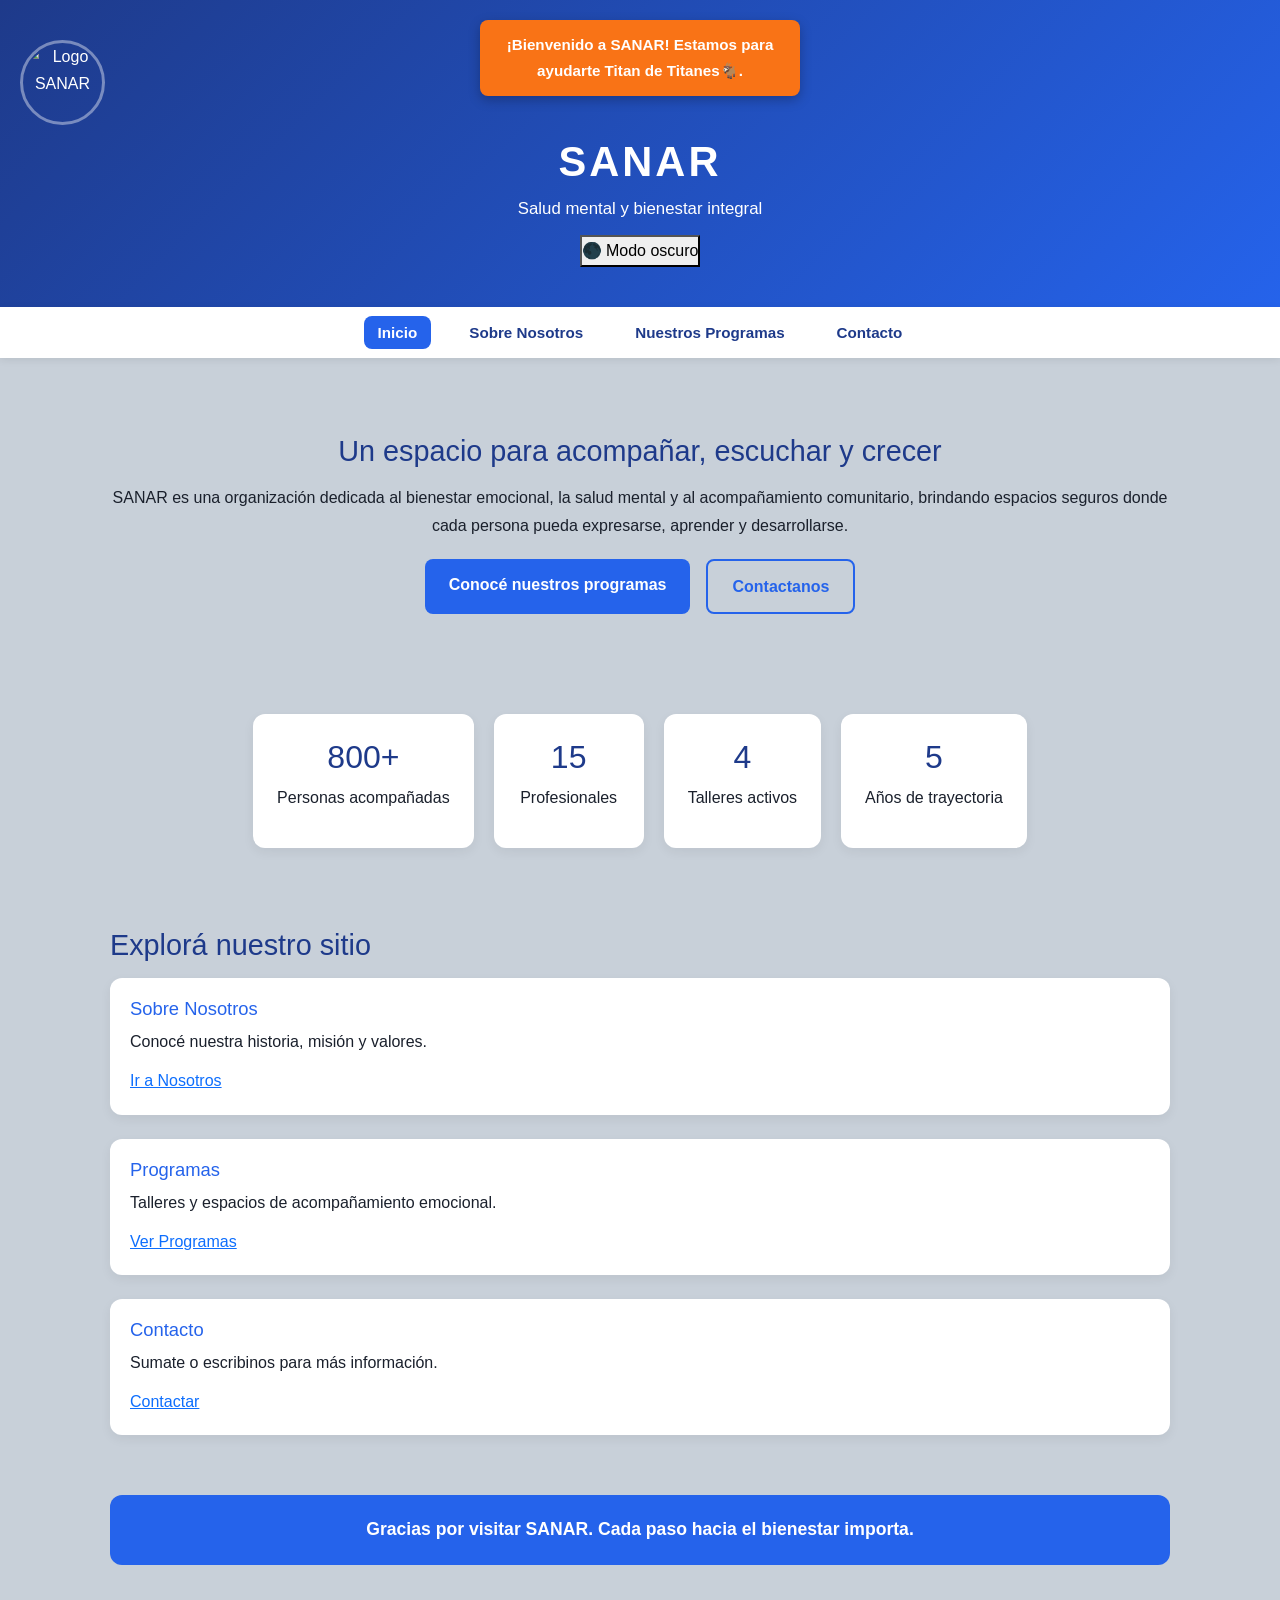
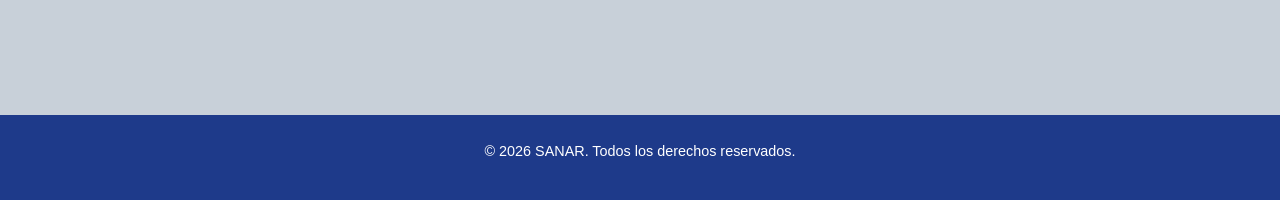
==== index.html @ 681ac1aa "agregue estilo de tarjetas a la seccion de accesos y ajuste su color en modo oscuro" ====
<!DOCTYPE html>
<html lang="es">

<head>
    <meta charset="UTF-8">
    <meta name="viewport" content="width=device-width, initial-scale=1.0">
    <title>SANAR | Inicio</title>
    <meta name="description" content="SANAR es una ONG dedicada a la salud mental y el bienestar integral. Ofrecemos talleres, acompañamiento emocional y espacios seguros para niños, adolescentes y adultos.">

 <!-- BOOTSTRAP -->

    <link href="https://cdn.jsdelivr.net/npm/bootstrap@5.3.3/dist/css/bootstrap.min.css" rel="stylesheet">
 
 <!-- CSS -->

    <link rel="stylesheet" href="style.css">

</head>

<body>

<header>
    <img src="imagenes/logo ong.jpeg" alt="Logo SANAR">
    <h1>SANAR</h1>
    <p>Salud mental y bienestar integral</p>

 <!-- JAVA/BOTON DE MODO OSCURO -->

    <button id="btnOscuro" onclick="toggleOscuro()">🌑 Modo oscuro</button>
</header>

 <!-- JAVA/MENSAJE DE BIENVENIDA -->
    <p id="bienvenida"
      style="display:none; position: fixed; top: 20px; left: 50%; transform: translateX(-50%); z-index: 2000; 
      max-width: 320px; background-color: #f97316; color: white; padding: 12px 20px; 
      border-radius: 8px; font-size: 0.95rem; font-weight: 600; box-shadow: 0 4px 12px rgba(0,0,0,0.25); text-align: center;">
      ¡Bienvenido a SANAR! Estamos para ayudarte Titan de Titanes🐐.
</p>

 <!-- MENU DE NAVEGACION -->

<nav>
    <ul>
        <li><a href="index.html" class="activo">Inicio</a></li>
        <li><a href="nosotros.html">Sobre Nosotros</a></li>
        <li><a href="programas.html">Nuestros Programas</a></li>
        <li><a href="contacto.html">Contacto</a></li>
    </ul>
</nav>

<main>

 <!-- HERO -->

    <section class="hero-index">
        <h2>Un espacio para acompañar, escuchar y crecer</h2>
        <p>
             SANAR es una organización dedicada al bienestar emocional,
            la salud mental y al acompañamiento comunitario, brindando espacios
            seguros donde cada persona pueda expresarse, aprender y desarrollarse.
        </p>
 
        <div class="hero-botones-index">
            <a href="programas.html" class="btn-principal-index">Conocé nuestros programas</a>
            <a href="contacto.html" class="btn-secundario-index">Contactanos</a>
        </div>
    </section>

 <!-- ESTADISTICAS -->

    <section class="estadisticas-index">

 <!-- BOOTSTRAP/TOOLTIPS -->

        <article class="estadistica-index" data-bs-toggle="tooltip" data-bs-placement="top"
         title="Desde 2021 hasta la actualidad">
         <h3>800+</h3>
         <p>Personas acompañadas</p>
        </article>

        <article class="estadistica-index" data-bs-toggle="tooltip" data-bs-placement="top"
         title="Psicólogos, psiquiatras y trabajadores sociales">
         <h3>15</h3>
         <p>Profesionales</p>
        </article>

        <article class="estadistica-index" data-bs-toggle="tooltip" data-bs-placement="top"
         title="Grupales e individuales, presenciales y virtuales">
         <h3>4</h3>
         <p>Talleres activos</p>
        </article>

        <article class="estadistica-index" data-bs-toggle="tooltip" data-bs-placement="top"
         title="Trabajando por la comunidad desde 2021">
         <h3>5</h3>
         <p>Años de trayectoria</p>
        </article>

    </section>

 <!-- ACCESOS -->

    <section>

        <h2>Explorá nuestro sitio</h2>

 <!-- BOOTSTRAP/TOOLTIPS -->

 <!-- NOSOTROS -->

        <article class="mb-4">
         <h3>Sobre Nosotros</h3>
         <p>Conocé nuestra historia, misión y valores.</p>
         <a href="nosotros.html" data-bs-toggle="tooltip" data-bs-placement="right"
          title="Conocé quiénes somos y qué nos mueve">Ir a Nosotros</a>
        </article>

 <!-- PROGRAMAS -->

        <article class="mb-4">
         <h3>Programas</h3>
         <p>Talleres y espacios de acompañamiento emocional.</p>
         <a href="programas.html" data-bs-toggle="tooltip" data-bs-placement="right"
        title="Ver todos nuestros talleres disponibles">Ver Programas</a>
        </article>

 <!-- CONTACTO -->

        <article class="mb-4">
         <h3>Contacto</h3>
         <p>Sumate o escribinos para más información.</p>
         <a href="contacto.html" data-bs-toggle="tooltip" data-bs-placement="right"
         title="Te respondemos en menos de 24hs">Contactar</a>
        </article>

    </section>

 <!-- MENSAJE FINAL -->

    <section>
        <p class="mensaje-final">
            Gracias por visitar SANAR. Cada paso hacia el bienestar importa.
        </p>
    </section>

</main>

 <!-- COPY -->

<footer>
    <p> &copy; 2026 SANAR. Todos los derechos reservados.</p>
</footer>

 <!-- BOOTSTRAP -->
<script src="https://cdn.jsdelivr.net/npm/bootstrap@5.3.3/dist/js/bootstrap.bundle.min.js"></script>

 <!-- BOOTSTRAP/SCRIPT ACTIVA TOOLTIPS-->
    <script>
        const listaTooltips = document.querySelectorAll('[data-bs-toggle="tooltip"]')
        listaTooltips.forEach(el => new bootstrap.Tooltip(el))
    </script>

 <!-- JAVA/MODO OSCURO -->
  
    <script src="js/main.js"></script>

 <!-- JAVA/SCRIPT MENSAJE DE BIENVENIDA -->
    <script>
        window.addEventListener('load', () => {
           const bienvenida = document.getElementById('bienvenida')
           bienvenida.style.display = 'block'
           setTimeout(() => {
            bienvenida.style.display = 'none'
          }, 4000)
       })
    </script>

</body>

</html>
---- style.css ----
/* =========================
   RESET GENERAL
========================= */

* {
    margin: 0;
    padding: 0;
    box-sizing: border-box;
}

/* =========================
   VARIABLES
========================= */

:root {
    --color-primario: #1e3a8a;
    --color-secundario: #2563eb;
    --color-fondo: #c8d0d9;
    --color-texto: #1f2d3d;
    --color-gris: #1a202c;
    --color-borde: #d1d5db;
    --color-blanco: #ffffff;
    --sombra: 0 4px 12px rgba(0, 0, 0, 0.06);
    --radio: 12px;
    --transicion: 0.3s ease;

    /* =============================
      JAVA/MODO OSCURO/VARIABLES
    ================================ */
    --color-titulo: var(--color-primario);
    --color-subtitulo: var(--color-secundario);
    --color-parrafo: var(--color-gris);
}

/* =========================
   ESTILO GENERAL
========================= */

body {
    font-family: "Segoe UI", Roboto, Arial, sans-serif;
    background-color: var(--color-fondo);
    color: var(--color-texto);
    line-height: 1.7;
    font-size: 1rem;
}

/* =========================
   ENCABEZADO
========================= */

header {
    background: linear-gradient(135deg, var(--color-primario), var(--color-secundario));
    color: var(--color-blanco);
    text-align: center;
    padding: 40px 20px;
}

header img {
    width: 85px;
    height: 85px;
    border-radius: 50%;
    margin-bottom: 12px;
    border: 3px solid rgba(255, 255, 255, 0.4);
    object-fit: cover;
}

header h1 {
    font-size: 2.6rem;
    letter-spacing: 3px;
    font-weight: 700;
}

header p {
    opacity: 1;
    font-size: 1.05rem;
    margin-top: 6px;
    color: #ffffff;
}

/* =========================
   MENÚ DE NAVEGACIÓN
========================= */

nav {
    background-color: var(--color-blanco);
    box-shadow: 0 2px 8px rgba(0, 0, 0, 0.08);
    position: sticky;
    top: 0;
    z-index: 1000;
}

nav ul {
    display: flex;
    justify-content: center;
    list-style: none;
    flex-wrap: wrap;
    padding: 4px 0;
}

nav ul li {
    margin: 8px 12px;
}

nav ul li a {
    text-decoration: none;
    color: var(--color-primario);
    font-weight: 600;
    padding: 8px 14px;
    border-radius: 8px;
    transition: background-color var(--transicion), color var(--transicion);
    font-size: 0.95rem;
}

nav ul li a:hover,
nav ul li a.activo {
    background-color: var(--color-secundario);
    color: var(--color-blanco);
}

/* =========================
   CONTENIDO PRINCIPAL
========================= */

main {
    max-width: 1100px;
    margin: 0 auto;
    padding: 40px 20px;
}

/* =========================
   TÍTULOS Y SECCIONES
========================= */

h2 {
    color: var(--color-titulo);
    font-size: 1.8rem;
    margin-bottom: 16px;
}

h3 {
    color: var(--color-subtitulo);
    margin-bottom: 8px;
    font-size: 1.15rem;
}

section {
    margin-bottom: 60px;
}


p {
    margin-bottom: 12px;
    color: var(--color-parrafo);
}

/* =========================
   IMÁGENES
========================= */

img {
    max-width: 100%;
    border-radius: var(--radio);
    display: block;
}

.imagen-nosotros,
.imagen-contacto {
    margin-top: 20px;
    width: 100%;
    max-height: 450px;
    object-fit: cover;
}

/* =========================
   HERO - INDEX
========================= */

.hero-index {
    text-align: center;
    padding: 20px 0 40px;
}

.hero-botones-index {
    display: flex;
    justify-content: center;
    gap: 16px;
    margin-top: 20px;
    flex-wrap: wrap;
}

.btn-principal-index,
.btn-secundario-index {
    display: inline-block;
    padding: 12px 24px;
    border-radius: 8px;
    font-weight: 600;
    text-decoration: none;
    transition: background-color var(--transicion), color var(--transicion);
}

.btn-principal-index {
    background-color: var(--color-secundario);
    color: var(--color-blanco);
}

.btn-principal-index:hover {
    background-color: var(--color-primario);
}

.btn-secundario-index {
    background-color: transparent;
    color: var(--color-secundario);
    border: 2px solid var(--color-secundario);
}

.btn-secundario-index:hover {
    background-color: var(--color-secundario);
    color: var(--color-blanco);
}

/* =========================
   ESTADISTICAS - INDEX
========================= */

.estadisticas-index {
    display: flex;
    justify-content: center;
    gap: 20px;
    flex-wrap: wrap;
    text-align: center;
    margin-bottom: 60px;
}

.estadistica-index {
    background-color: var(--color-blanco);
    box-shadow: var(--sombra);
    border-radius: var(--radio);
    padding: 24px;
    min-width: 150px;
}

.estadistica-index h3 {
    font-size: 2rem;
    color: var(--color-primario);
}

/* =========================
   ACCESOS RAPIDOS
========================= */

section article {
    background-color: var(--color-blanco);
    padding: 20px;
    border-radius: var(--radio);
    box-shadow: var(--sombra);
    margin-bottom: 20px;
}

/* =========================
   FORMULARIO DE CONTACTO
========================= */

.form-contacto {
    background-color: var(--color-blanco);
    padding: 28px;
    border-radius: var(--radio);
    box-shadow: var(--sombra);
    margin-top: 20px;
    max-width: 600px;
}

.form-contacto label {
    display: block;
    font-weight: 600;
    color: var(--color-primario);
    margin-top: 18px;
    margin-bottom: 6px;
    font-size: 0.95rem;
}

.form-contacto label:first-of-type {
    margin-top: 0;
}

.form-contacto input,
.form-contacto select,
.form-contacto textarea {
    display: block;
    width: 100%;
    padding: 10px 12px;
    border: 1px solid var(--color-borde);
    border-radius: 8px;
    font-family: inherit;
    font-size: 0.95rem;
    color: var(--color-texto);
    background-color: var(--color-fondo);
    transition: border-color var(--transicion), box-shadow var(--transicion);
}

.form-contacto input:focus,
.form-contacto select:focus,
.form-contacto textarea:focus {
    outline: none;
    border-color: var(--color-secundario);
    box-shadow: 0 0 0 3px rgba(37, 99, 235, 0.15);
    background-color: var(--color-blanco);
}

.form-contacto textarea {
    resize: vertical;
    min-height: 120px;
}

.form-contacto select {
    cursor: pointer;
}

.form-contacto button[type="submit"] {
    display: inline-block;
    margin-top: 22px;
    padding: 12px 28px;
    background-color: var(--color-secundario);
    color: var(--color-blanco);
    font-weight: 600;
    font-size: 0.95rem;
    border: none;
    border-radius: 8px;
    cursor: pointer;
    transition: background-color var(--transicion), transform var(--transicion);
}

.form-contacto button[type="submit"]:hover {
    background-color: var(--color-primario);
}

.form-contacto button[type="submit"]:active {
    transform: scale(0.98);
}

/* ========================
   DATOS DE CONTACTO
========================= */

.datos-contacto {
    background-color: var(--color-blanco);
    padding: 22px;
    border-radius: var(--radio);
    box-shadow: var(--sombra);
    margin-top: 20px;
}

.datos-contacto h3 {
    margin-bottom: 14px;
}

.datos-contacto p {
    margin-bottom: 8px;
}

.datos-contacto a {
    color: var(--color-secundario);
    text-decoration: none;
    font-weight: 600;
    transition: color var(--transicion);
}

.datos-contacto a:hover {
    color: var(--color-primario);
    text-decoration: underline;
}

/* =========================
   FOOTER
========================= */

footer {
    text-align: center;
    padding: 24px 20px;
    background-color: var(--color-primario);
    color: var(--color-blanco);
    margin-top: 50px;
    font-size: 0.9rem;
}

footer p {
    color: #ffffff;
}

/* =========================
   LISTAS GENERALES
========================= */

ul {
    padding-left: 20px;
}

ul li {
    margin-bottom: 6px;
    color: var(--color-gris);
}

/* =========================
   MENSAJE FINAL
========================= */

.mensaje-final {
    text-align: center;
    font-weight: 700;
    font-size: 1.1rem;
    color: var(--color-blanco);
    background-color: var(--color-secundario);
    margin-top: 30px;
    padding: 20px;
    border-radius: var(--radio);
}

/* =========================
   MODO OSCURO JAVA
========================= */

body.modo-oscuro {
    background-color: #121212;
    color: #e0e0e0;
    --color-titulo: #e0e0e0;
    --color-subtitulo: #93c5fd;
    --color-parrafo: #cbd5e1;
}

body.modo-oscuro header,
body.modo-oscuro footer {
    background: #1a1a1a;
}

body.modo-oscuro nav {
    background-color: #1e1e1e;
}

body.modo-oscuro nav ul li a {
    color: #e0e0e0;
}

body.modo-oscuro .estadistica-index {
    background-color: #1e1e1e;
    color: #e0e0e0;
}

body.modo-oscuro section article {
    background-color: #1e1e1e;
    color: #e0e0e0;
}

body.modo-oscuro .form-contacto,
body.modo-oscuro .datos-contacto {
    background-color: #1e1e1e;
    color: #e0e0e0;
}

body.modo-oscuro .form-contacto label {
    color: #93c5fd;
}

body.modo-oscuro .form-contacto input,
body.modo-oscuro .form-contacto select,
body.modo-oscuro .form-contacto textarea {
    background-color: #2a2a2a;
    color: #e0e0e0;
    border-color: #444;
}

body.modo-oscuro .datos-contacto a {
    color: #93c5fd;
}

body.modo-oscuro .datos-contacto a:hover {
    color: #ffffff;
}

body.modo-oscuro ul li {
    color: #cbd5e1;
}
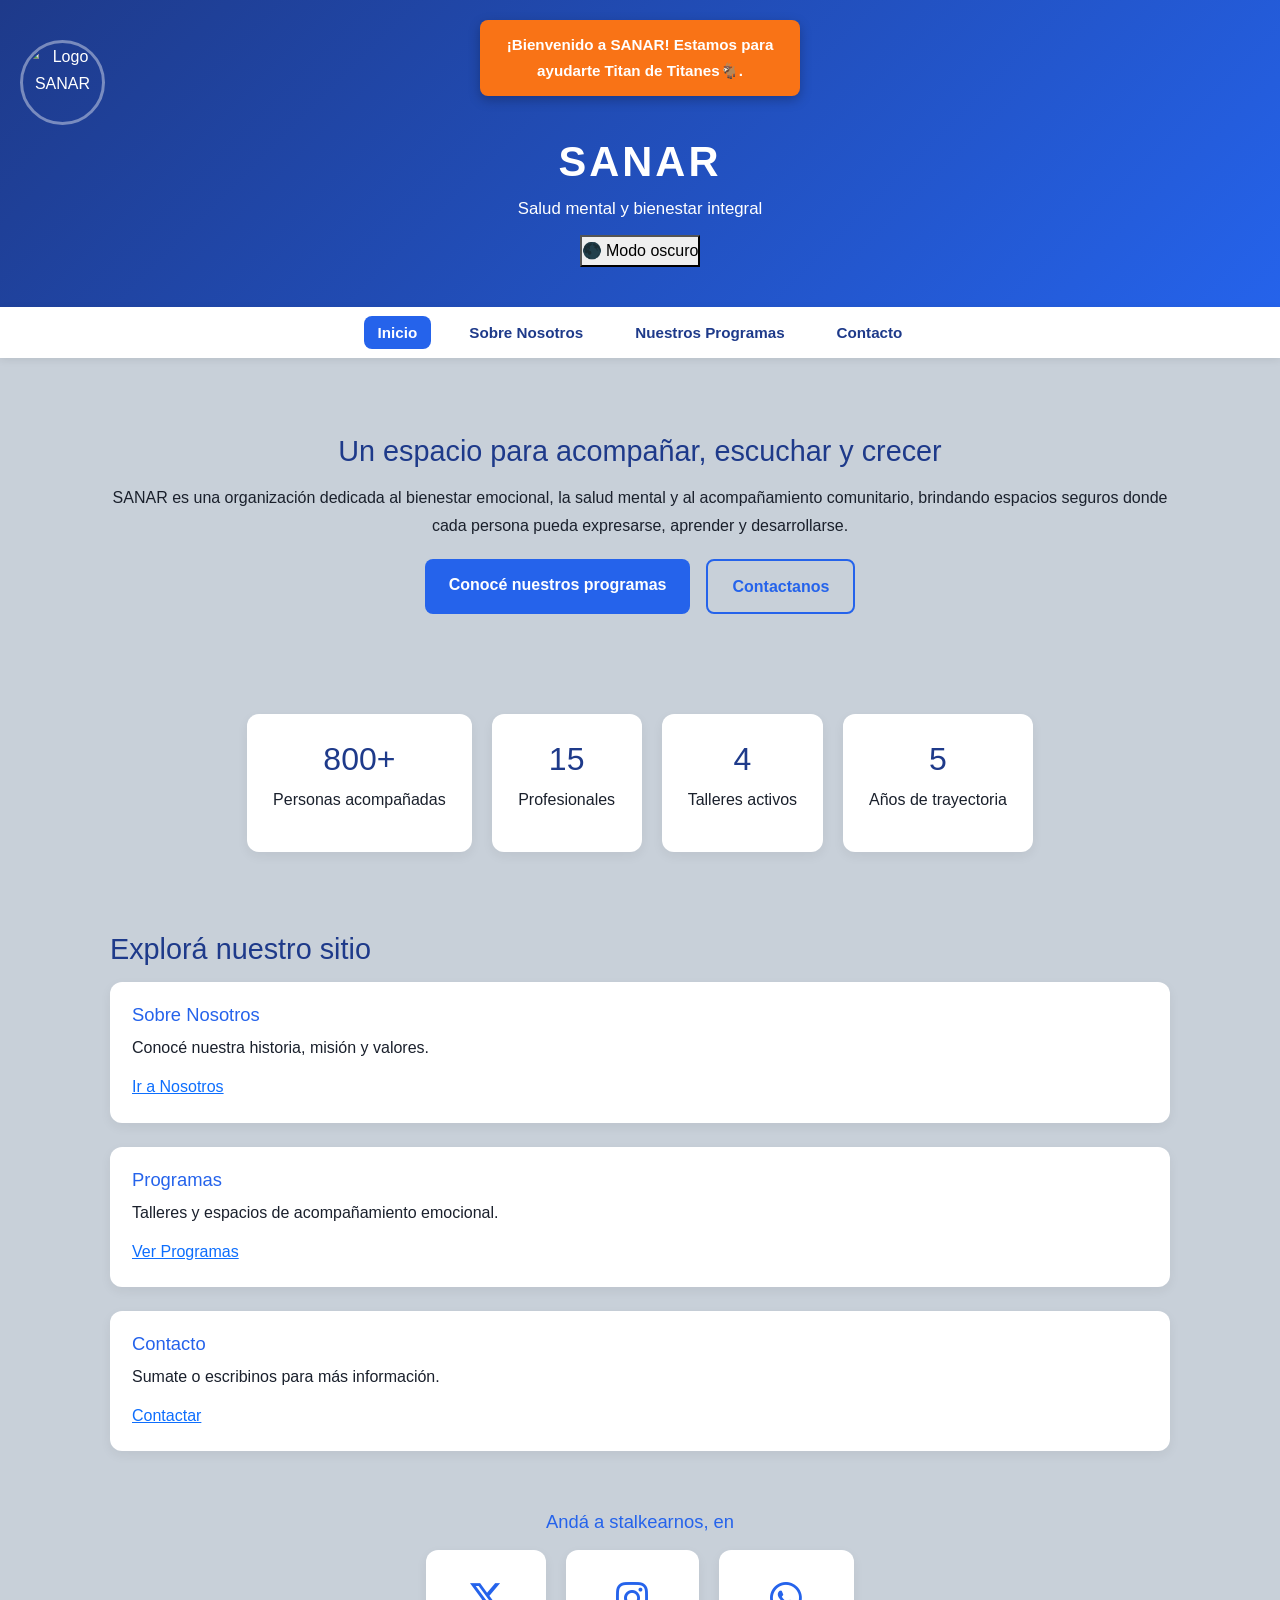
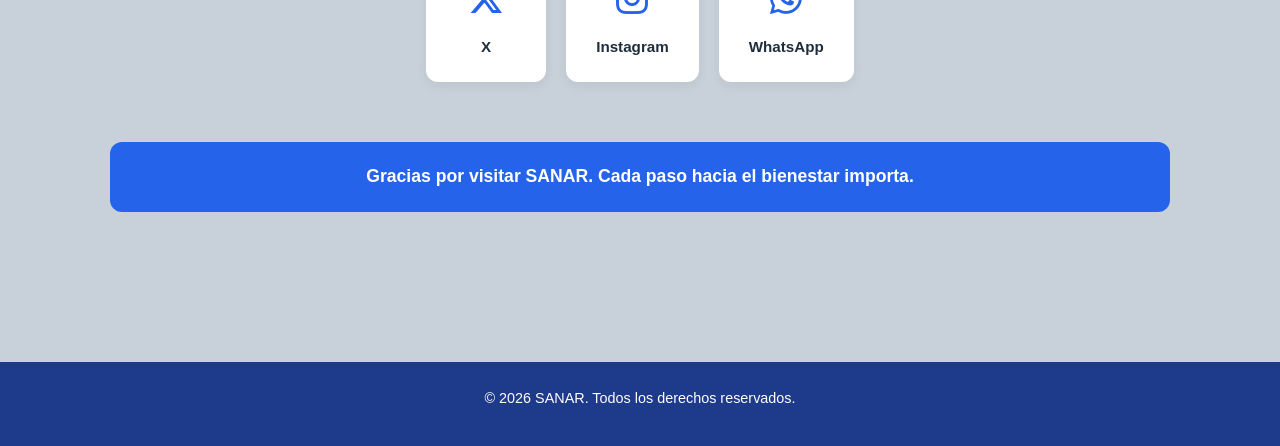
==== commit e5d122ee: "agregue tarjetas de redes sociales con iconos en index.html" ====
--- a/index.html
+++ b/index.html
@@ -10,6 +10,9 @@
  <!-- BOOTSTRAP -->
 
     <link href="https://cdn.jsdelivr.net/npm/bootstrap@5.3.3/dist/css/bootstrap.min.css" rel="stylesheet">
+
+ <!-- BOOTSTRAP ICONS -->
+    <link rel="stylesheet" href="https://cdn.jsdelivr.net/npm/bootstrap-icons@1.11.3/font/bootstrap-icons.css">
  
  <!-- CSS -->
 
@@ -135,6 +138,30 @@
 
     </section>
 
+ <!-- REDES SOCIALES -->
+  
+    <section class="redes-sociales">
+        <h3>Andá a stalkearnos, en</h3>
+     <div class="redes-contenedor">
+
+        <a href="#" class="red-card" target="_blank" data-bs-toggle="tooltip" data-bs-placement="top" title="Seguinos en X">
+            <i class="bi bi-twitter-x"></i>
+            <span>X</span>
+        </a>
+
+        <a href="#" class="red-card" target="_blank" data-bs-toggle="tooltip" data-bs-placement="top" title="Seguinos en IG :_aggust">
+            <i class="bi bi-instagram"></i>
+            <span>Instagram</span>
+        </a>
+
+        <a href="#" class="red-card" target="_blank" data-bs-toggle="tooltip" data-bs-placement="top" title="Escribinos por WhatsApp">
+            <i class="bi bi-whatsapp"></i>
+            <span>WhatsApp</span>
+        </a>
+
+     </div>
+    </section>
+
  <!-- MENSAJE FINAL -->
 
     <section>
@@ -150,6 +177,9 @@
 <footer>
     <p> &copy; 2026 SANAR. Todos los derechos reservados.</p>
 </footer>
+
+ <!-- JAVA/BOTON VOLVER ARRIBA -->
+    <button id="btnArriba" onclick="window.scrollTo({top: 0, behavior: 'smooth'})">↑</button>
 
  <!-- BOOTSTRAP -->
 <script src="https://cdn.jsdelivr.net/npm/bootstrap@5.3.3/dist/js/bootstrap.bundle.min.js"></script>
--- a/style.css
+++ b/style.css
@@ -245,6 +245,32 @@
 }
 
 /* =========================
+   ANIMACION HOVER TARJETAS
+========================= */
+
+.estadistica-index,
+section article,
+.datos-contacto,
+.formulario-box {
+    border: 2px solid transparent;
+    transition: transform 0.3s ease, box-shadow 0.3s ease, border-color 0.3s ease;
+}
+
+.estadistica-index:hover,
+section article:hover,
+.datos-contacto:hover,
+.formulario-box:hover {
+    transform: translateY(-6px);
+    box-shadow: 0 8px 20px rgba(0, 0, 0, 0.15);
+    border-color: var(--color-secundario);
+}
+
+/* CURSOR/MANITO */
+section article {
+    cursor: pointer;
+}
+
+/* =========================
    ACCESOS RAPIDOS
 ========================= */
 
@@ -257,84 +283,51 @@
 }
 
 /* =========================
-   FORMULARIO DE CONTACTO
-========================= */
-
-.form-contacto {
+   FORMULARIOS DE CONTACTO
+========================= */
+
+.formularios-contacto {
+    display: flex;
+    gap: 24px;
+    flex-wrap: wrap;
+    margin-top: 20px;
+    justify-content: center;
+}
+
+.formulario-box {
     background-color: var(--color-blanco);
-    padding: 28px;
+    padding: 20px;
     border-radius: var(--radio);
     box-shadow: var(--sombra);
-    margin-top: 20px;
-    max-width: 600px;
-}
-
-.form-contacto label {
-    display: block;
-    font-weight: 600;
-    color: var(--color-primario);
-    margin-top: 18px;
-    margin-bottom: 6px;
-    font-size: 0.95rem;
-}
-
-.form-contacto label:first-of-type {
-    margin-top: 0;
-}
-
-.form-contacto input,
-.form-contacto select,
-.form-contacto textarea {
-    display: block;
-    width: 100%;
-    padding: 10px 12px;
-    border: 1px solid var(--color-borde);
-    border-radius: 8px;
-    font-family: inherit;
-    font-size: 0.95rem;
-    color: var(--color-texto);
-    background-color: var(--color-fondo);
-    transition: border-color var(--transicion), box-shadow var(--transicion);
-}
-
-.form-contacto input:focus,
-.form-contacto select:focus,
-.form-contacto textarea:focus {
-    outline: none;
-    border-color: var(--color-secundario);
-    box-shadow: 0 0 0 3px rgba(37, 99, 235, 0.15);
-    background-color: var(--color-blanco);
-}
-
-.form-contacto textarea {
-    resize: vertical;
-    min-height: 120px;
-}
-
-.form-contacto select {
-    cursor: pointer;
-}
-
-.form-contacto button[type="submit"] {
-    display: inline-block;
-    margin-top: 22px;
-    padding: 12px 28px;
-    background-color: var(--color-secundario);
-    color: var(--color-blanco);
-    font-weight: 600;
-    font-size: 0.95rem;
-    border: none;
-    border-radius: 8px;
-    cursor: pointer;
-    transition: background-color var(--transicion), transform var(--transicion);
-}
-
-.form-contacto button[type="submit"]:hover {
-    background-color: var(--color-primario);
-}
-
-.form-contacto button[type="submit"]:active {
-    transform: scale(0.98);
+    border: 2px solid var(--color-borde);
+    flex: 1;
+    min-width: 320px;
+    max-width: 480px;
+}
+
+.formulario-box .mb-3 {
+    margin-bottom: 0.75rem !important;
+}
+
+/* ===================================
+ JAVA/MODO OSCURO/FORMULARIO/CONTACTO
+===================================*/
+
+body.modo-oscuro .formulario-box {
+    background-color: #1e1e1e;
+    color: #e0e0e0;
+}
+
+body.modo-oscuro .formulario-box label {
+    color: #93c5fd;
+}
+
+body.modo-oscuro .formulario-box input,
+body.modo-oscuro .formulario-box select,
+body.modo-oscuro .formulario-box textarea {
+    background-color: #2a2a2a;
+    color: #e0e0e0;
+    border-color: #444;
 }
 
 /* ========================
@@ -367,6 +360,56 @@
 .datos-contacto a:hover {
     color: var(--color-primario);
     text-decoration: underline;
+}
+
+/* =========================
+   REDES SOCIALES
+========================= */
+
+.redes-sociales {
+    text-align: center;
+    margin-top: 20px;
+}
+
+.redes-contenedor {
+    display: flex;
+    justify-content: center;
+    gap: 20px;
+    flex-wrap: wrap;
+    margin-top: 16px;
+}
+
+.red-card {
+    background-color: var(--color-blanco);
+    box-shadow: var(--sombra);
+    border-radius: var(--radio);
+    border: 2px solid transparent;
+    padding: 20px 28px;
+    min-width: 120px;
+    text-decoration: none;
+    color: var(--color-texto);
+    display: flex;
+    flex-direction: column;
+    align-items: center;
+    gap: 8px;
+    cursor: pointer;
+    transition: transform 0.3s ease, box-shadow 0.3s ease, border-color 0.3s ease;
+}
+
+.red-card i {
+    font-size: 2rem;
+    color: var(--color-secundario);
+}
+
+.red-card span {
+    font-weight: 600;
+    font-size: 0.95rem;
+}
+
+.red-card:hover {
+    transform: translateY(-6px);
+    box-shadow: 0 8px 20px rgba(0, 0, 0, 0.15);
+    border-color: var(--color-secundario);
 }
 
 /* =========================
@@ -449,24 +492,11 @@
     color: #e0e0e0;
 }
 
-body.modo-oscuro .form-contacto,
 body.modo-oscuro .datos-contacto {
     background-color: #1e1e1e;
     color: #e0e0e0;
 }
 
-body.modo-oscuro .form-contacto label {
-    color: #93c5fd;
-}
-
-body.modo-oscuro .form-contacto input,
-body.modo-oscuro .form-contacto select,
-body.modo-oscuro .form-contacto textarea {
-    background-color: #2a2a2a;
-    color: #e0e0e0;
-    border-color: #444;
-}
-
 body.modo-oscuro .datos-contacto a {
     color: #93c5fd;
 }
@@ -477,4 +507,56 @@
 
 body.modo-oscuro ul li {
     color: #cbd5e1;
+}
+
+body.modo-oscuro ul li {
+    color: #cbd5e1;
+}
+
+body.modo-oscuro .red-card {
+    background-color: #1e1e1e;
+    color: #e0e0e0;
+}
+
+body.modo-oscuro .red-card i {
+    color: #93c5fd;
+}
+
+body.modo-oscuro .red-card:hover {
+    border-color: #93c5fd;
+}
+
+/* JAVA/MODO OSCURO/HOVER BORDE DE COLOR */
+
+body.modo-oscuro .estadistica-index:hover,
+body.modo-oscuro section article:hover,
+body.modo-oscuro .datos-contacto:hover,
+body.modo-oscuro .formulario-box:hover {
+    border-color: #93c5fd;
+}
+
+/* =========================
+   BOTON VOLVER ARRIBA JAVA
+========================= */
+
+#btnArriba {
+    display: none;
+    position: fixed;
+    bottom: 24px;
+    right: 24px;
+    z-index: 1500;
+    background-color: var(--color-secundario);
+    color: white;
+    border: none;
+    width: 48px;
+    height: 48px;
+    border-radius: 50%;
+    font-size: 1.3rem;
+    cursor: pointer;
+    box-shadow: var(--sombra);
+    transition: background-color var(--transicion);
+}
+
+#btnArriba:hover {
+    background-color: var(--color-primario);
 }
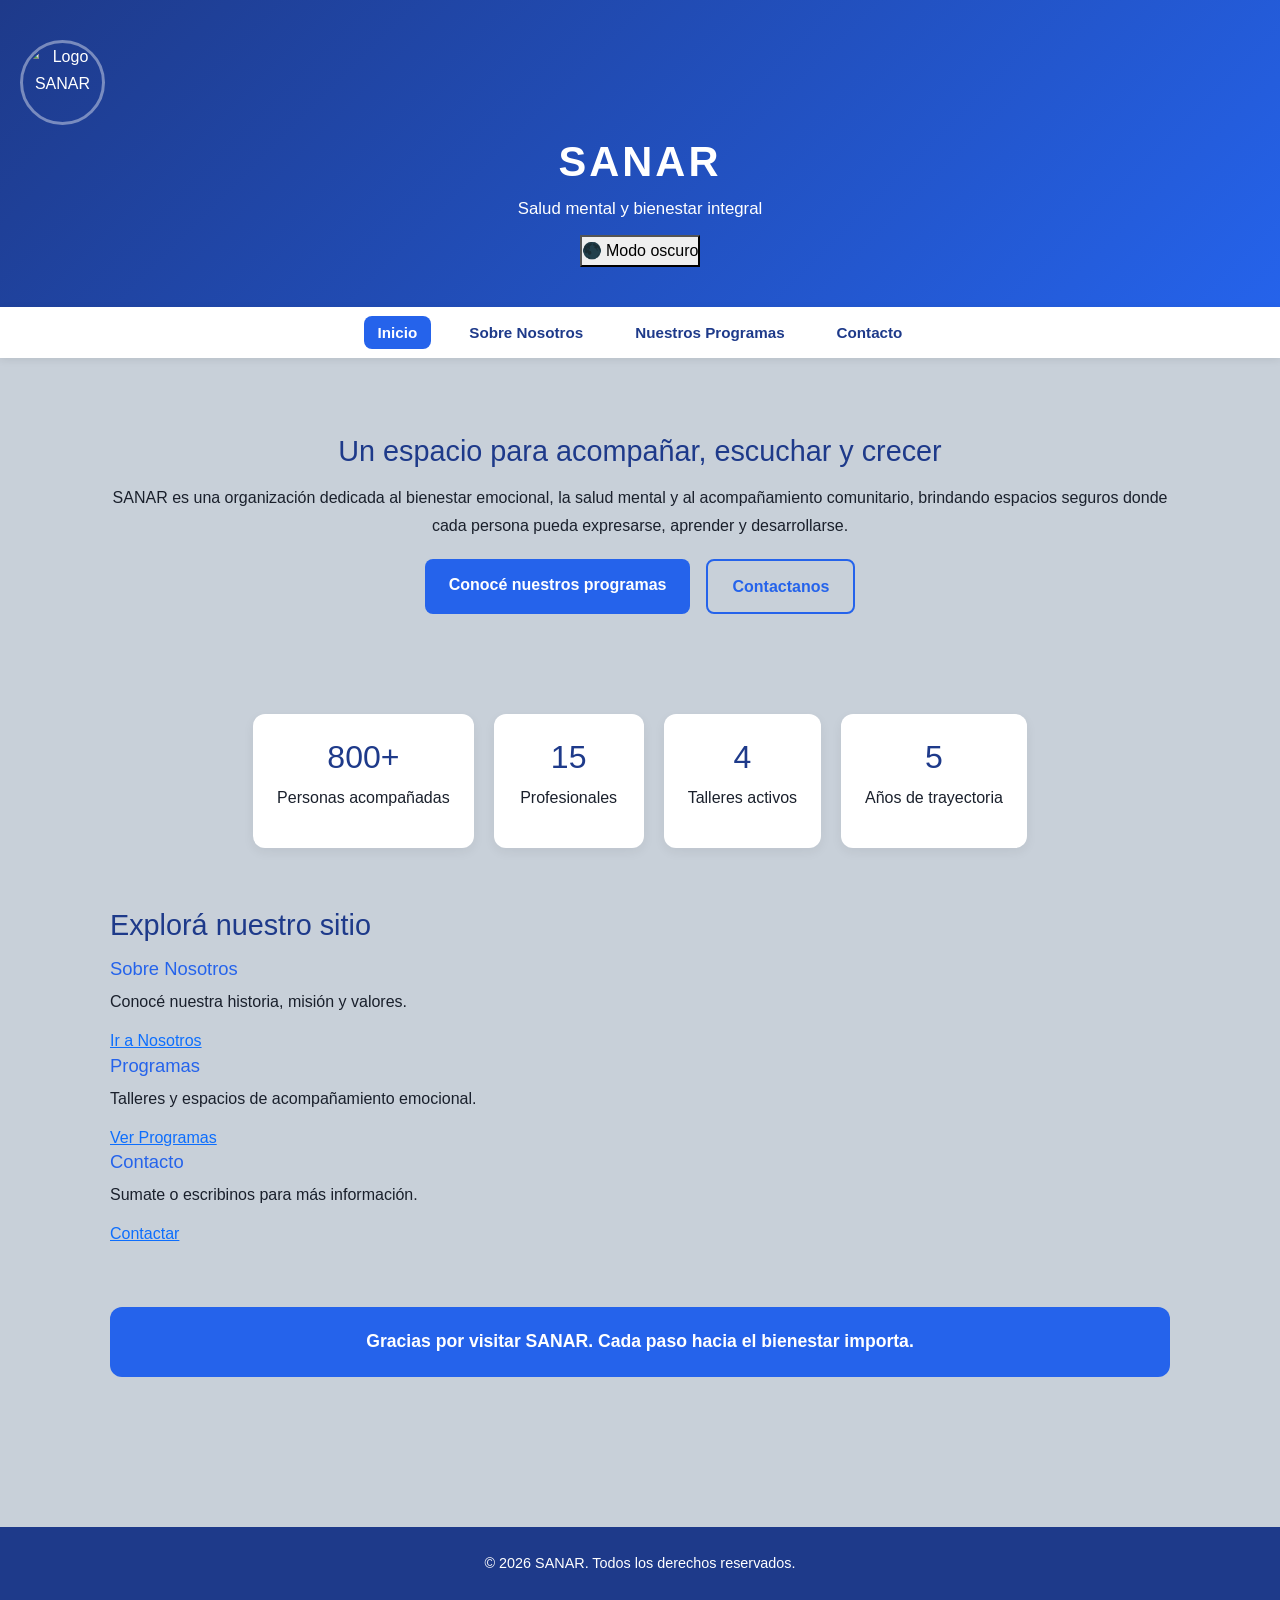
==== commit aec2b968: "Merge branch 'main' of https://github.com/gomezmelany646-lang/TP-Miong" ====
--- a/index.html
+++ b/index.html
@@ -10,9 +10,6 @@
  <!-- BOOTSTRAP -->
 
     <link href="https://cdn.jsdelivr.net/npm/bootstrap@5.3.3/dist/css/bootstrap.min.css" rel="stylesheet">
-
- <!-- BOOTSTRAP ICONS -->
-    <link rel="stylesheet" href="https://cdn.jsdelivr.net/npm/bootstrap-icons@1.11.3/font/bootstrap-icons.css">
  
  <!-- CSS -->
 
@@ -31,14 +28,6 @@
 
     <button id="btnOscuro" onclick="toggleOscuro()">🌑 Modo oscuro</button>
 </header>
-
- <!-- JAVA/MENSAJE DE BIENVENIDA -->
-    <p id="bienvenida"
-      style="display:none; position: fixed; top: 20px; left: 50%; transform: translateX(-50%); z-index: 2000; 
-      max-width: 320px; background-color: #f97316; color: white; padding: 12px 20px; 
-      border-radius: 8px; font-size: 0.95rem; font-weight: 600; box-shadow: 0 4px 12px rgba(0,0,0,0.25); text-align: center;">
-      ¡Bienvenido a SANAR! Estamos para ayudarte Titan de Titanes🐐.
-</p>
 
  <!-- MENU DE NAVEGACION -->
 
@@ -111,7 +100,7 @@
 
  <!-- NOSOTROS -->
 
-        <article class="mb-4">
+        <article>
          <h3>Sobre Nosotros</h3>
          <p>Conocé nuestra historia, misión y valores.</p>
          <a href="nosotros.html" data-bs-toggle="tooltip" data-bs-placement="right"
@@ -120,7 +109,7 @@
 
  <!-- PROGRAMAS -->
 
-        <article class="mb-4">
+        <article>
          <h3>Programas</h3>
          <p>Talleres y espacios de acompañamiento emocional.</p>
          <a href="programas.html" data-bs-toggle="tooltip" data-bs-placement="right"
@@ -129,37 +118,13 @@
 
  <!-- CONTACTO -->
 
-        <article class="mb-4">
+        <article>
          <h3>Contacto</h3>
          <p>Sumate o escribinos para más información.</p>
          <a href="contacto.html" data-bs-toggle="tooltip" data-bs-placement="right"
          title="Te respondemos en menos de 24hs">Contactar</a>
         </article>
 
-    </section>
-
- <!-- REDES SOCIALES -->
-  
-    <section class="redes-sociales">
-        <h3>Andá a stalkearnos, en</h3>
-     <div class="redes-contenedor">
-
-        <a href="#" class="red-card" target="_blank" data-bs-toggle="tooltip" data-bs-placement="top" title="Seguinos en X">
-            <i class="bi bi-twitter-x"></i>
-            <span>X</span>
-        </a>
-
-        <a href="#" class="red-card" target="_blank" data-bs-toggle="tooltip" data-bs-placement="top" title="Seguinos en IG :_aggust">
-            <i class="bi bi-instagram"></i>
-            <span>Instagram</span>
-        </a>
-
-        <a href="#" class="red-card" target="_blank" data-bs-toggle="tooltip" data-bs-placement="top" title="Escribinos por WhatsApp">
-            <i class="bi bi-whatsapp"></i>
-            <span>WhatsApp</span>
-        </a>
-
-     </div>
     </section>
 
  <!-- MENSAJE FINAL -->
@@ -178,9 +143,6 @@
     <p> &copy; 2026 SANAR. Todos los derechos reservados.</p>
 </footer>
 
- <!-- JAVA/BOTON VOLVER ARRIBA -->
-    <button id="btnArriba" onclick="window.scrollTo({top: 0, behavior: 'smooth'})">↑</button>
-
  <!-- BOOTSTRAP -->
 <script src="https://cdn.jsdelivr.net/npm/bootstrap@5.3.3/dist/js/bootstrap.bundle.min.js"></script>
 
@@ -194,17 +156,6 @@
   
     <script src="js/main.js"></script>
 
- <!-- JAVA/SCRIPT MENSAJE DE BIENVENIDA -->
-    <script>
-        window.addEventListener('load', () => {
-           const bienvenida = document.getElementById('bienvenida')
-           bienvenida.style.display = 'block'
-           setTimeout(() => {
-            bienvenida.style.display = 'none'
-          }, 4000)
-       })
-    </script>
-
 </body>
 
 </html>
--- a/style.css
+++ b/style.css
@@ -23,13 +23,6 @@
     --sombra: 0 4px 12px rgba(0, 0, 0, 0.06);
     --radio: 12px;
     --transicion: 0.3s ease;
-
-    /* =============================
-      JAVA/MODO OSCURO/VARIABLES
-    ================================ */
-    --color-titulo: var(--color-primario);
-    --color-subtitulo: var(--color-secundario);
-    --color-parrafo: var(--color-gris);
 }
 
 /* =========================
@@ -132,13 +125,13 @@
 ========================= */
 
 h2 {
-    color: var(--color-titulo);
+    color: var(--color-primario);
     font-size: 1.8rem;
     margin-bottom: 16px;
 }
 
 h3 {
-    color: var(--color-subtitulo);
+    color: var(--color-secundario);
     margin-bottom: 8px;
     font-size: 1.15rem;
 }
@@ -150,7 +143,7 @@
 
 p {
     margin-bottom: 12px;
-    color: var(--color-parrafo);
+    color: var(--color-gris);
 }
 
 /* =========================
@@ -243,91 +236,308 @@
     font-size: 2rem;
     color: var(--color-primario);
 }
-
-/* =========================
-   ANIMACION HOVER TARJETAS
-========================= */
-
-.estadistica-index,
-section article,
-.datos-contacto,
-.formulario-box {
-    border: 2px solid transparent;
-    transition: transform 0.3s ease, box-shadow 0.3s ease, border-color 0.3s ease;
-}
-
-.estadistica-index:hover,
-section article:hover,
-.datos-contacto:hover,
-.formulario-box:hover {
-    transform: translateY(-6px);
-    box-shadow: 0 8px 20px rgba(0, 0, 0, 0.15);
-    border-color: var(--color-secundario);
-}
-
-/* CURSOR/MANITO */
-section article {
-    cursor: pointer;
-}
-
-/* =========================
-   ACCESOS RAPIDOS
-========================= */
-
-section article {
+/*==================================
+  SOBRE NOSOTROS - NACE/ PORQUE
+=================================*/
+.nace-SANAR .col-md-6:first-child{
+    text-align: center !important;
+    display: flex;
+    flex-direction: column;
+    justify-content: center !important; 
+}
+.nace-SANAR .card-text{
+    font-weight: bold;
+}
+.nace-SANAR .card-title{
+    font-weight: 800;
+    margin-bottom: 25px;
+}
+.nace-SANAR .card-body{
+    text-align: center;
+}
+.por-que-SANAR .col-md-6:first-child {
+    text-align: center;
+    display: flex;
+    flex-direction: column;
+    justify-content: center;
+}
+.imagen-sanar {
+    max-width: 70%;
+    height: auto;
+    display: block;
+    margin: 0 auto;
+    border-radius: 10px;
+}
+.por-que-SANAR .card-text{
+    font-weight: bold;
+}
+.por-que-SANAR .card-title{
+    font-weight: 800;
+    margin-bottom: 25px;
+}
+/*==============================
+  SOBRE NOSOTROS - MISION/VISION
+==============================*/
+.contenedor-mision-vision .row {
+    display: flex;
+    align-items: stretch;
+}
+.contenedor-mision-vision .card-title{
+    text-align: center;
+    font-weight: 800;
+    margin-bottom: 20px;
+    color: var(--color-primario);
+}
+.contenedor-mision-vision .card {
+    background-color: #9ce0db;
+    border: 1px solid #1e3a8a;
+    border-radius: var(--radio);
+    height: 100%;
+    display: flex;
+    flex-direction: column;
+}
+.contenedor-mision-vision .card-body{
+    padding: 2rem;
+}
+/*================================
+ A QUIEN VA DIRIGIDO - LISTAS
+ ===============================*/
+ .seccion-listas {
+    margin-bottom: 40px;
+}
+
+.titulo-lista {
+    color: var(--color-primario);
+    font-weight: 800;
+    margin-bottom: 25px;
+    font-size: 1.5rem;
+}
+
+.lista-dirigido{
+    list-style: none; /* Quitamos los puntos negros*/
+    padding-left: 0;
+}
+
+.lista-dirigido li {
+    padding: 12px 0;
+    padding-left: 10px;
+    border-left: 3px solid var(--color-secundario); /* Línea delgada lateral */
+    margin-bottom: 10px;
+    transition: all 0.3s ease;
+    color: var(--color-texto);
+}
+/*===============================
+  SOBRE NOSOTROS - ALIADOS
+===============================*/
+.contenedor-logos {
+    display: flex;
+    flex-wrap: wrap; /* Para que bajen de renglón si la pantalla es chica */
+    justify-content: center; /* Centra los logos en la página */
+    gap: 30px; /* Espacio entre círculos */
+    padding: 20px;
+}
+
+.logo-item {
+    width: 120px; /* Tamaño del círculo */
+    height: 120px;
+    border-radius: 50%; /* Esto hace el círculo */
+    overflow: hidden; /* Recorta la imagen para que no se salga del círculo */
+    border: 1px solid; /* Un borde sutil para que resalte */
+    background-color: white;
+    display: flex;
+    align-items: center;
+    justify-content: center;
+    transition: transform 0.3s ease;
+}
+
+.logo-item img {
+    width: 80%; /* Ajusta el tamaño de la imagen dentro del círculo */
+    height: auto;
+}
+
+.logo-item:hover {
+    transform: scale(1.1); /* Efecto zoom al pasar el mouse */
+    border-color: #004D61;
+}
+/*================================
+SOBRE NOSOTROS - PERFILES
+================================*/
+.perfil-card {
+    padding: 20px;
+    transition: transform 0.3s ease;
+}
+
+.foto-perfil {
+    width: 150px;
+    height: 150px;
+    margin: 0 auto 20px auto; /* Centra el círculo */
+    border-radius: 50%;
+    overflow: hidden;
+    border: 3px solid ; /* borde  */
+}
+
+.foto-perfil img {
+    width: 100%;
+    height: 100%;
+    object-fit: cover; /* Evita que la foto se deforme */
+}
+
+.nombre {
+    color:var(--color-primario) ;
+    font-weight: 800;
+    margin-bottom: 5px;
+}
+
+.carrera {
+    color: #555; /*color elegido unicamente para los perfiles*/
+    font-style: italic;
+    font-size: 0.9rem;
+    margin-bottom: 10px;
+}
+
+.descripcion {
+    font-size: 0.95rem;
+    line-height: 1.4;
+    color: #666; /* color elegido unicamente para los perfiles*/
+}
+
+/* Efecto al pasar el mouse */
+.perfil-card:hover .foto-perfil {
+    border-color: #004D61;
+    transform: scale(1.05);
+}
+/*=================================
+  PROXIMAMENTE - TALLERES/PROGRAMAS
+=================================*/  
+.card {
+ background-color:#9ce0db ;
+ border: 1px solid;
+ border-radius: var(--radio) ;
+ 
+}
+.card-body{
+ padding: 2rem;
+ ;
+
+}
+.btn-inscripcion {
+ background-color:var(--color-secundario);
+ color: #ffffff;
+ border: none;
+ padding: 12px 20px;
+ font-weight: bold;
+ transition: all 0,3s ease;
+ margin-top: 20px;
+ 
+}
+.btn-inscripcion:hover{
+    background-color: var(--color-primario);
+    color: white;
+}
+.proximos-talleres{
+    display: grid; grid-template-columns: repeat(3, 1fr);
+    gap: 15px;
+    padding: 20p;
+    text-align: center;
+    margin-bottom: 60px;
+    margin-top: 30px;
+}
+.proximo-taller{
+   background-color: #9ce0db; 
+    border: 1px solid;
+    border-radius: var(--radio);
+    padding: 20px;
+    
+    text-align: center;
+    transition: transform 0.3s ease;
+    max-width: 300px;
+    min-width: 100px;
+    display: flex;flex-direction: column;justify-content: center;
+}
+.proximo-taller h3{
+    font-size: 1.2rem;
+    margin: 0;
+    color: var(--color-primario);
+}
+/* =========================
+   FORMULARIO DE CONTACTO
+========================= */
+
+.form-contacto {
     background-color: var(--color-blanco);
-    padding: 20px;
+    padding: 28px;
     border-radius: var(--radio);
     box-shadow: var(--sombra);
-    margin-bottom: 20px;
-}
-
-/* =========================
-   FORMULARIOS DE CONTACTO
-========================= */
-
-.formularios-contacto {
-    display: flex;
-    gap: 24px;
-    flex-wrap: wrap;
     margin-top: 20px;
-    justify-content: center;
-}
-
-.formulario-box {
+    max-width: 600px;
+}
+
+.form-contacto label {
+    display: block;
+    font-weight: 600;
+    color: var(--color-primario);
+    margin-top: 18px;
+    margin-bottom: 6px;
+    font-size: 0.95rem;
+}
+
+.form-contacto label:first-of-type {
+    margin-top: 0;
+}
+
+.form-contacto input,
+.form-contacto select,
+.form-contacto textarea {
+    display: block;
+    width: 100%;
+    padding: 10px 12px;
+    border: 1px solid var(--color-borde);
+    border-radius: 8px;
+    font-family: inherit;
+    font-size: 0.95rem;
+    color: var(--color-texto);
+    background-color: var(--color-fondo);
+    transition: border-color var(--transicion), box-shadow var(--transicion);
+}
+
+.form-contacto input:focus,
+.form-contacto select:focus,
+.form-contacto textarea:focus {
+    outline: none;
+    border-color: var(--color-secundario);
+    box-shadow: 0 0 0 3px rgba(37, 99, 235, 0.15);
     background-color: var(--color-blanco);
-    padding: 20px;
-    border-radius: var(--radio);
-    box-shadow: var(--sombra);
-    border: 2px solid var(--color-borde);
-    flex: 1;
-    min-width: 320px;
-    max-width: 480px;
-}
-
-.formulario-box .mb-3 {
-    margin-bottom: 0.75rem !important;
-}
-
-/* ===================================
- JAVA/MODO OSCURO/FORMULARIO/CONTACTO
-===================================*/
-
-body.modo-oscuro .formulario-box {
-    background-color: #1e1e1e;
-    color: #e0e0e0;
-}
-
-body.modo-oscuro .formulario-box label {
-    color: #93c5fd;
-}
-
-body.modo-oscuro .formulario-box input,
-body.modo-oscuro .formulario-box select,
-body.modo-oscuro .formulario-box textarea {
-    background-color: #2a2a2a;
-    color: #e0e0e0;
-    border-color: #444;
+}
+
+.form-contacto textarea {
+    resize: vertical;
+    min-height: 120px;
+}
+
+.form-contacto select {
+    cursor: pointer;
+}
+
+.form-contacto button[type="submit"] {
+    display: inline-block;
+    margin-top: 22px;
+    padding: 12px 28px;
+    background-color: var(--color-secundario);
+    color: var(--color-blanco);
+    font-weight: 600;
+    font-size: 0.95rem;
+    border: none;
+    border-radius: 8px;
+    cursor: pointer;
+    transition: background-color var(--transicion), transform var(--transicion);
+}
+
+.form-contacto button[type="submit"]:hover {
+    background-color: var(--color-primario);
+}
+
+.form-contacto button[type="submit"]:active {
+    transform: scale(0.98);
 }
 
 /* ========================
@@ -360,56 +570,6 @@
 .datos-contacto a:hover {
     color: var(--color-primario);
     text-decoration: underline;
-}
-
-/* =========================
-   REDES SOCIALES
-========================= */
-
-.redes-sociales {
-    text-align: center;
-    margin-top: 20px;
-}
-
-.redes-contenedor {
-    display: flex;
-    justify-content: center;
-    gap: 20px;
-    flex-wrap: wrap;
-    margin-top: 16px;
-}
-
-.red-card {
-    background-color: var(--color-blanco);
-    box-shadow: var(--sombra);
-    border-radius: var(--radio);
-    border: 2px solid transparent;
-    padding: 20px 28px;
-    min-width: 120px;
-    text-decoration: none;
-    color: var(--color-texto);
-    display: flex;
-    flex-direction: column;
-    align-items: center;
-    gap: 8px;
-    cursor: pointer;
-    transition: transform 0.3s ease, box-shadow 0.3s ease, border-color 0.3s ease;
-}
-
-.red-card i {
-    font-size: 2rem;
-    color: var(--color-secundario);
-}
-
-.red-card span {
-    font-weight: 600;
-    font-size: 0.95rem;
-}
-
-.red-card:hover {
-    transform: translateY(-6px);
-    box-shadow: 0 8px 20px rgba(0, 0, 0, 0.15);
-    border-color: var(--color-secundario);
 }
 
 /* =========================
@@ -464,9 +624,6 @@
 body.modo-oscuro {
     background-color: #121212;
     color: #e0e0e0;
-    --color-titulo: #e0e0e0;
-    --color-subtitulo: #93c5fd;
-    --color-parrafo: #cbd5e1;
 }
 
 body.modo-oscuro header,
@@ -478,85 +635,7 @@
     background-color: #1e1e1e;
 }
 
-body.modo-oscuro nav ul li a {
-    color: #e0e0e0;
-}
-
 body.modo-oscuro .estadistica-index {
     background-color: #1e1e1e;
     color: #e0e0e0;
-}
-
-body.modo-oscuro section article {
-    background-color: #1e1e1e;
-    color: #e0e0e0;
-}
-
-body.modo-oscuro .datos-contacto {
-    background-color: #1e1e1e;
-    color: #e0e0e0;
-}
-
-body.modo-oscuro .datos-contacto a {
-    color: #93c5fd;
-}
-
-body.modo-oscuro .datos-contacto a:hover {
-    color: #ffffff;
-}
-
-body.modo-oscuro ul li {
-    color: #cbd5e1;
-}
-
-body.modo-oscuro ul li {
-    color: #cbd5e1;
-}
-
-body.modo-oscuro .red-card {
-    background-color: #1e1e1e;
-    color: #e0e0e0;
-}
-
-body.modo-oscuro .red-card i {
-    color: #93c5fd;
-}
-
-body.modo-oscuro .red-card:hover {
-    border-color: #93c5fd;
-}
-
-/* JAVA/MODO OSCURO/HOVER BORDE DE COLOR */
-
-body.modo-oscuro .estadistica-index:hover,
-body.modo-oscuro section article:hover,
-body.modo-oscuro .datos-contacto:hover,
-body.modo-oscuro .formulario-box:hover {
-    border-color: #93c5fd;
-}
-
-/* =========================
-   BOTON VOLVER ARRIBA JAVA
-========================= */
-
-#btnArriba {
-    display: none;
-    position: fixed;
-    bottom: 24px;
-    right: 24px;
-    z-index: 1500;
-    background-color: var(--color-secundario);
-    color: white;
-    border: none;
-    width: 48px;
-    height: 48px;
-    border-radius: 50%;
-    font-size: 1.3rem;
-    cursor: pointer;
-    box-shadow: var(--sombra);
-    transition: background-color var(--transicion);
-}
-
-#btnArriba:hover {
-    background-color: var(--color-primario);
 }
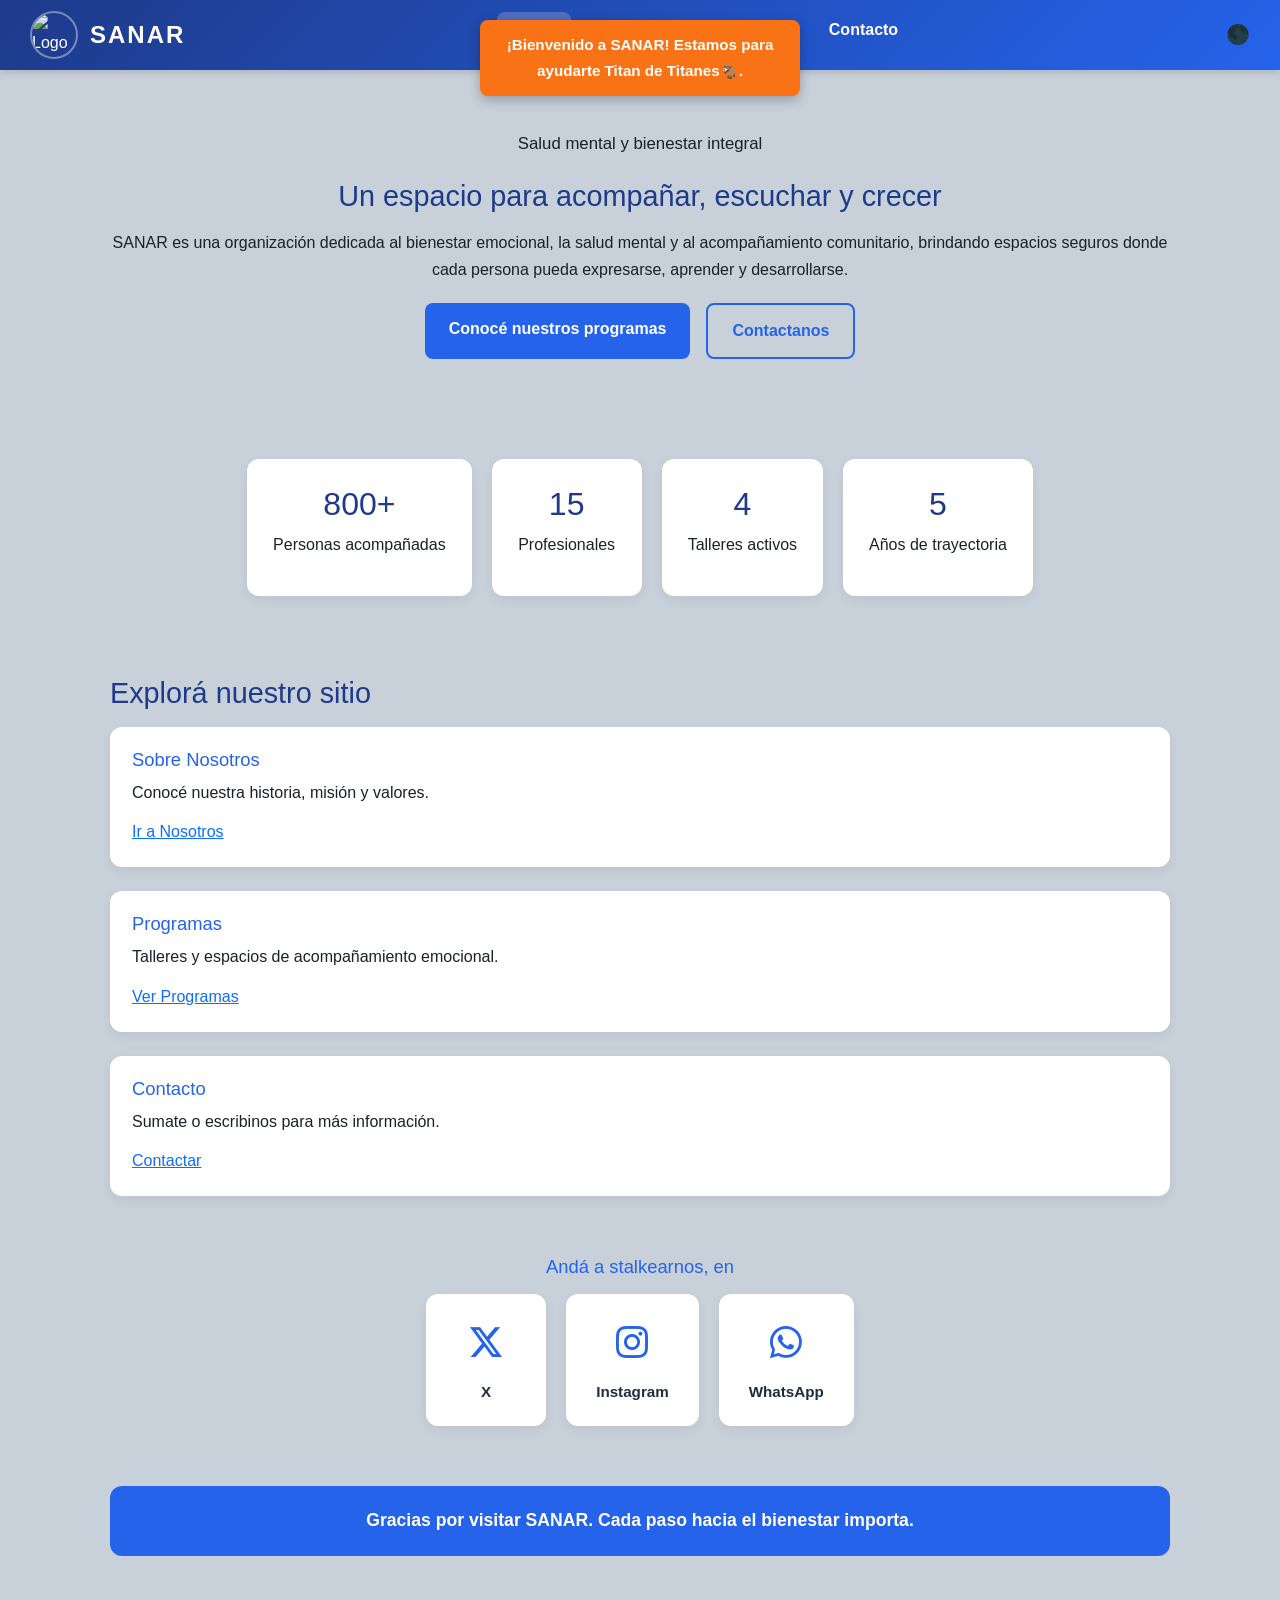
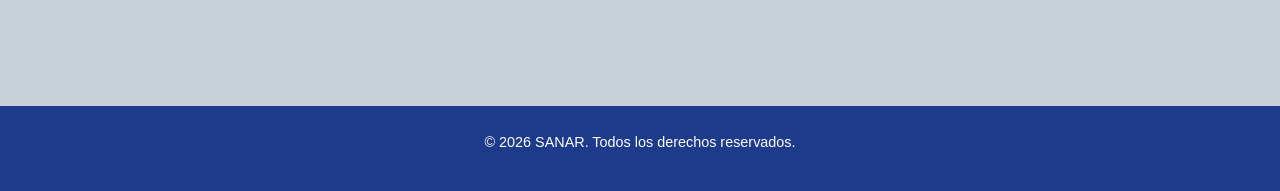
==== commit 83c425b3: "Unifique el header y el menu de navegacion en una sola barra con logo, titulo y enlaces" ====
--- a/index.html
+++ b/index.html
@@ -10,6 +10,9 @@
  <!-- BOOTSTRAP -->
 
     <link href="https://cdn.jsdelivr.net/npm/bootstrap@5.3.3/dist/css/bootstrap.min.css" rel="stylesheet">
+
+ <!-- BOOTSTRAP ICONS -->
+    <link rel="stylesheet" href="https://cdn.jsdelivr.net/npm/bootstrap-icons@1.11.3/font/bootstrap-icons.css">
  
  <!-- CSS -->
 
@@ -19,32 +22,42 @@
 
 <body>
 
-<header>
-    <img src="imagenes/logo ong.jpeg" alt="Logo SANAR">
-    <h1>SANAR</h1>
-    <p>Salud mental y bienestar integral</p>
-
- <!-- JAVA/BOTON DE MODO OSCURO -->
-
-    <button id="btnOscuro" onclick="toggleOscuro()">🌑 Modo oscuro</button>
-</header>
-
- <!-- MENU DE NAVEGACION -->
-
-<nav>
-    <ul>
-        <li><a href="index.html" class="activo">Inicio</a></li>
-        <li><a href="nosotros.html">Sobre Nosotros</a></li>
-        <li><a href="programas.html">Nuestros Programas</a></li>
-        <li><a href="contacto.html">Contacto</a></li>
-    </ul>
-</nav>
+ <!-- NAVBAR UNIFICADO -->
+    <header class="navbar-principal">
+
+        <div class="navbar-logo">
+         <img src="imagenes/logo ong.jpeg" alt="Logo SANAR">
+            <span class="navbar-titulo">SANAR</span>
+        </div>
+
+        <nav>
+            <ul>
+                <li><a href="index.html" class="activo">Inicio</a></li>
+                <li><a href="nosotros.html">Nosotros</a></li>
+                <li><a href="programas.html">Programas</a></li>
+                <li><a href="contacto.html">Contacto</a></li>
+            </ul>
+        </nav>
+
+        <!-- JAVA/BOTON DE MODO OSCURO -->
+        <button id="btnOscuro" onclick="toggleOscuro()">🌑</button>
+
+    </header>
+
+ <!-- JAVA/MENSAJE DE BIENVENIDA -->
+    <p id="bienvenida"
+      style="display:none; position: fixed; top: 20px; left: 50%; transform: translateX(-50%); z-index: 2000; 
+      max-width: 320px; background-color: #f97316; color: white; padding: 12px 20px; 
+      border-radius: 8px; font-size: 0.95rem; font-weight: 600; box-shadow: 0 4px 12px rgba(0,0,0,0.25); text-align: center;">
+      ¡Bienvenido a SANAR! Estamos para ayudarte Titan de Titanes🐐.
+</p>
 
 <main>
 
  <!-- HERO -->
 
     <section class="hero-index">
+        <p class="subtitulo-hero">Salud mental y bienestar integral</p>
         <h2>Un espacio para acompañar, escuchar y crecer</h2>
         <p>
              SANAR es una organización dedicada al bienestar emocional,
@@ -100,7 +113,7 @@
 
  <!-- NOSOTROS -->
 
-        <article>
+        <article class="mb-4">
          <h3>Sobre Nosotros</h3>
          <p>Conocé nuestra historia, misión y valores.</p>
          <a href="nosotros.html" data-bs-toggle="tooltip" data-bs-placement="right"
@@ -109,7 +122,7 @@
 
  <!-- PROGRAMAS -->
 
-        <article>
+        <article class="mb-4">
          <h3>Programas</h3>
          <p>Talleres y espacios de acompañamiento emocional.</p>
          <a href="programas.html" data-bs-toggle="tooltip" data-bs-placement="right"
@@ -118,7 +131,7 @@
 
  <!-- CONTACTO -->
 
-        <article>
+        <article class="mb-4">
          <h3>Contacto</h3>
          <p>Sumate o escribinos para más información.</p>
          <a href="contacto.html" data-bs-toggle="tooltip" data-bs-placement="right"
@@ -127,6 +140,30 @@
 
     </section>
 
+ <!-- REDES SOCIALES -->
+  
+    <section class="redes-sociales">
+        <h3>Andá a stalkearnos, en</h3>
+     <div class="redes-contenedor">
+
+        <a href="#" class="red-card" target="_blank" data-bs-toggle="tooltip" data-bs-placement="top" title="Seguinos en X">
+            <i class="bi bi-twitter-x"></i>
+            <span>X</span>
+        </a>
+
+        <a href="#" class="red-card" target="_blank" data-bs-toggle="tooltip" data-bs-placement="top" title="Seguinos en IG :_aggust">
+            <i class="bi bi-instagram"></i>
+            <span>Instagram</span>
+        </a>
+
+        <a href="#" class="red-card" target="_blank" data-bs-toggle="tooltip" data-bs-placement="top" title="Escribinos por WhatsApp">
+            <i class="bi bi-whatsapp"></i>
+            <span>WhatsApp</span>
+        </a>
+
+     </div>
+    </section>
+
  <!-- MENSAJE FINAL -->
 
     <section>
@@ -142,6 +179,9 @@
 <footer>
     <p> &copy; 2026 SANAR. Todos los derechos reservados.</p>
 </footer>
+
+ <!-- JAVA/BOTON VOLVER ARRIBA -->
+    <button id="btnArriba" onclick="window.scrollTo({top: 0, behavior: 'smooth'})">↑</button>
 
  <!-- BOOTSTRAP -->
 <script src="https://cdn.jsdelivr.net/npm/bootstrap@5.3.3/dist/js/bootstrap.bundle.min.js"></script>
@@ -156,6 +196,17 @@
   
     <script src="js/main.js"></script>
 
+ <!-- JAVA/SCRIPT MENSAJE DE BIENVENIDA -->
+    <script>
+        window.addEventListener('load', () => {
+           const bienvenida = document.getElementById('bienvenida')
+           bienvenida.style.display = 'block'
+           setTimeout(() => {
+            bienvenida.style.display = 'none'
+          }, 4000)
+       })
+    </script>
+
 </body>
 
 </html>
--- a/style.css
+++ b/style.css
@@ -23,6 +23,13 @@
     --sombra: 0 4px 12px rgba(0, 0, 0, 0.06);
     --radio: 12px;
     --transicion: 0.3s ease;
+
+    /* =============================
+      JAVA/MODO OSCURO/VARIABLES
+    ================================ */
+    --color-titulo: var(--color-primario);
+    --color-subtitulo: var(--color-secundario);
+    --color-parrafo: var(--color-gris);
 }
 
 /* =========================
@@ -37,77 +44,110 @@
     font-size: 1rem;
 }
 
-/* =========================
-   ENCABEZADO
-========================= */
-
-header {
+/* NAVBAR UNIFICADO */
+
+.navbar-principal {
+    display: flex;
+    align-items: center;
+    justify-content: space-between;
+    gap: 20px;
+    padding: 6px 30px;
     background: linear-gradient(135deg, var(--color-primario), var(--color-secundario));
     color: var(--color-blanco);
-    text-align: center;
-    padding: 40px 20px;
-}
-
-header img {
-    width: 85px;
-    height: 85px;
-    border-radius: 50%;
-    margin-bottom: 12px;
-    border: 3px solid rgba(255, 255, 255, 0.4);
-    object-fit: cover;
-}
-
-header h1 {
-    font-size: 2.6rem;
-    letter-spacing: 3px;
-    font-weight: 700;
-}
-
-header p {
-    opacity: 1;
-    font-size: 1.05rem;
-    margin-top: 6px;
-    color: #ffffff;
-}
-
-/* =========================
-   MENÚ DE NAVEGACIÓN
-========================= */
-
-nav {
-    background-color: var(--color-blanco);
-    box-shadow: 0 2px 8px rgba(0, 0, 0, 0.08);
     position: sticky;
     top: 0;
     z-index: 1000;
-}
-
-nav ul {
-    display: flex;
-    justify-content: center;
+    flex-wrap: wrap;
+    box-shadow: 0 2px 8px rgba(0, 0, 0, 0.15);
+    transition: box-shadow var(--transicion);
+}
+
+.navbar-principal:hover {
+    box-shadow: 0 6px 16px rgba(0, 0, 0, 0.3);
+}
+
+.navbar-logo {
+    display: flex;
+    align-items: center;
+    gap: 12px;
+}
+
+.navbar-logo img {
+    width: 48px;
+    height: 48px;
+    border-radius: 50%;
+    object-fit: cover;
+    border: 2px solid rgba(255, 255, 255, 0.4);
+    margin: 0;
+}
+
+.navbar-titulo {
+    font-size: 1.5rem;
+    font-weight: 700;
+    letter-spacing: 2px;
+    color: var(--color-blanco);
+}
+
+.navbar-principal nav ul {
+    display: flex;
+    align-items: center;
     list-style: none;
+    gap: 8px;
     flex-wrap: wrap;
-    padding: 4px 0;
-}
-
-nav ul li {
-    margin: 8px 12px;
-}
-
-nav ul li a {
+    padding: 0;
+}
+
+/* ANIMACION HOVER/NAVBAR */
+
+.navbar-principal nav ul li {
+    display: flex;
+    align-items: center;
+}
+
+.navbar-principal nav ul li a {
     text-decoration: none;
-    color: var(--color-primario);
+    color: var(--color-blanco);
     font-weight: 600;
-    padding: 8px 14px;
+    padding: 10px 16px;
     border-radius: 8px;
-    transition: background-color var(--transicion), color var(--transicion);
-    font-size: 0.95rem;
-}
-
-nav ul li a:hover,
-nav ul li a.activo {
-    background-color: var(--color-secundario);
-    color: var(--color-blanco);
+    transition: background-color var(--transicion), transform var(--transicion), box-shadow var(--transicion);
+    font-size: 1rem;
+    line-height: 1;
+    display: flex;
+    align-items: center;
+    position: relative;
+    top: 6px;
+}
+
+.navbar-principal nav ul li a:hover {
+    background-color: rgba(255, 255, 255, 0.2);
+    transform: translateY(-4px);
+    box-shadow: 0 6px 14px rgba(0, 0, 0, 0.25);
+}
+
+.navbar-principal nav ul li a.activo {
+    background-color: rgba(255, 255, 255, 0.2);
+}
+
+.subtitulo-hero {
+    text-align: center;
+    color: var(--color-parrafo);
+    font-size: 1.05rem;
+    margin-bottom: 20px;
+}
+
+/* JAVA/MODO OSCURO/BOTON */
+#btnOscuro {
+    background: none;
+    border: none;
+    color: var(--color-blanco);
+    font-size: 1.2rem;
+    cursor: pointer;
+    transition: transform var(--transicion);
+}
+
+#btnOscuro:hover {
+    transform: scale(1.2);
 }
 
 /* =========================
@@ -125,13 +165,13 @@
 ========================= */
 
 h2 {
-    color: var(--color-primario);
+    color: var(--color-titulo);
     font-size: 1.8rem;
     margin-bottom: 16px;
 }
 
 h3 {
-    color: var(--color-secundario);
+    color: var(--color-subtitulo);
     margin-bottom: 8px;
     font-size: 1.15rem;
 }
@@ -143,7 +183,7 @@
 
 p {
     margin-bottom: 12px;
-    color: var(--color-gris);
+    color: var(--color-parrafo);
 }
 
 /* =========================
@@ -236,308 +276,91 @@
     font-size: 2rem;
     color: var(--color-primario);
 }
-/*==================================
-  SOBRE NOSOTROS - NACE/ PORQUE
-=================================*/
-.nace-SANAR .col-md-6:first-child{
-    text-align: center !important;
-    display: flex;
-    flex-direction: column;
-    justify-content: center !important; 
-}
-.nace-SANAR .card-text{
-    font-weight: bold;
-}
-.nace-SANAR .card-title{
-    font-weight: 800;
-    margin-bottom: 25px;
-}
-.nace-SANAR .card-body{
-    text-align: center;
-}
-.por-que-SANAR .col-md-6:first-child {
-    text-align: center;
-    display: flex;
-    flex-direction: column;
+
+/* =========================
+   ANIMACION HOVER TARJETAS
+========================= */
+
+.estadistica-index,
+section article,
+.datos-contacto,
+.formulario-box {
+    border: 2px solid transparent;
+    transition: transform 0.3s ease, box-shadow 0.3s ease, border-color 0.3s ease;
+}
+
+.estadistica-index:hover,
+section article:hover,
+.datos-contacto:hover,
+.formulario-box:hover {
+    transform: translateY(-6px);
+    box-shadow: 0 8px 20px rgba(0, 0, 0, 0.15);
+    border-color: var(--color-secundario);
+}
+
+/* CURSOR/MANITO */
+section article {
+    cursor: pointer;
+}
+
+/* =========================
+   ACCESOS RAPIDOS
+========================= */
+
+section article {
+    background-color: var(--color-blanco);
+    padding: 20px;
+    border-radius: var(--radio);
+    box-shadow: var(--sombra);
+    margin-bottom: 20px;
+}
+
+/* =========================
+   FORMULARIOS DE CONTACTO
+========================= */
+
+.formularios-contacto {
+    display: flex;
+    gap: 24px;
+    flex-wrap: wrap;
+    margin-top: 20px;
     justify-content: center;
 }
-.imagen-sanar {
-    max-width: 70%;
-    height: auto;
-    display: block;
-    margin: 0 auto;
-    border-radius: 10px;
-}
-.por-que-SANAR .card-text{
-    font-weight: bold;
-}
-.por-que-SANAR .card-title{
-    font-weight: 800;
-    margin-bottom: 25px;
-}
-/*==============================
-  SOBRE NOSOTROS - MISION/VISION
-==============================*/
-.contenedor-mision-vision .row {
-    display: flex;
-    align-items: stretch;
-}
-.contenedor-mision-vision .card-title{
-    text-align: center;
-    font-weight: 800;
-    margin-bottom: 20px;
-    color: var(--color-primario);
-}
-.contenedor-mision-vision .card {
-    background-color: #9ce0db;
-    border: 1px solid #1e3a8a;
-    border-radius: var(--radio);
-    height: 100%;
-    display: flex;
-    flex-direction: column;
-}
-.contenedor-mision-vision .card-body{
-    padding: 2rem;
-}
-/*================================
- A QUIEN VA DIRIGIDO - LISTAS
- ===============================*/
- .seccion-listas {
-    margin-bottom: 40px;
-}
-
-.titulo-lista {
-    color: var(--color-primario);
-    font-weight: 800;
-    margin-bottom: 25px;
-    font-size: 1.5rem;
-}
-
-.lista-dirigido{
-    list-style: none; /* Quitamos los puntos negros*/
-    padding-left: 0;
-}
-
-.lista-dirigido li {
-    padding: 12px 0;
-    padding-left: 10px;
-    border-left: 3px solid var(--color-secundario); /* Línea delgada lateral */
-    margin-bottom: 10px;
-    transition: all 0.3s ease;
-    color: var(--color-texto);
-}
-/*===============================
-  SOBRE NOSOTROS - ALIADOS
-===============================*/
-.contenedor-logos {
-    display: flex;
-    flex-wrap: wrap; /* Para que bajen de renglón si la pantalla es chica */
-    justify-content: center; /* Centra los logos en la página */
-    gap: 30px; /* Espacio entre círculos */
+
+.formulario-box {
+    background-color: var(--color-blanco);
     padding: 20px;
-}
-
-.logo-item {
-    width: 120px; /* Tamaño del círculo */
-    height: 120px;
-    border-radius: 50%; /* Esto hace el círculo */
-    overflow: hidden; /* Recorta la imagen para que no se salga del círculo */
-    border: 1px solid; /* Un borde sutil para que resalte */
-    background-color: white;
-    display: flex;
-    align-items: center;
-    justify-content: center;
-    transition: transform 0.3s ease;
-}
-
-.logo-item img {
-    width: 80%; /* Ajusta el tamaño de la imagen dentro del círculo */
-    height: auto;
-}
-
-.logo-item:hover {
-    transform: scale(1.1); /* Efecto zoom al pasar el mouse */
-    border-color: #004D61;
-}
-/*================================
-SOBRE NOSOTROS - PERFILES
-================================*/
-.perfil-card {
-    padding: 20px;
-    transition: transform 0.3s ease;
-}
-
-.foto-perfil {
-    width: 150px;
-    height: 150px;
-    margin: 0 auto 20px auto; /* Centra el círculo */
-    border-radius: 50%;
-    overflow: hidden;
-    border: 3px solid ; /* borde  */
-}
-
-.foto-perfil img {
-    width: 100%;
-    height: 100%;
-    object-fit: cover; /* Evita que la foto se deforme */
-}
-
-.nombre {
-    color:var(--color-primario) ;
-    font-weight: 800;
-    margin-bottom: 5px;
-}
-
-.carrera {
-    color: #555; /*color elegido unicamente para los perfiles*/
-    font-style: italic;
-    font-size: 0.9rem;
-    margin-bottom: 10px;
-}
-
-.descripcion {
-    font-size: 0.95rem;
-    line-height: 1.4;
-    color: #666; /* color elegido unicamente para los perfiles*/
-}
-
-/* Efecto al pasar el mouse */
-.perfil-card:hover .foto-perfil {
-    border-color: #004D61;
-    transform: scale(1.05);
-}
-/*=================================
-  PROXIMAMENTE - TALLERES/PROGRAMAS
-=================================*/  
-.card {
- background-color:#9ce0db ;
- border: 1px solid;
- border-radius: var(--radio) ;
- 
-}
-.card-body{
- padding: 2rem;
- ;
-
-}
-.btn-inscripcion {
- background-color:var(--color-secundario);
- color: #ffffff;
- border: none;
- padding: 12px 20px;
- font-weight: bold;
- transition: all 0,3s ease;
- margin-top: 20px;
- 
-}
-.btn-inscripcion:hover{
-    background-color: var(--color-primario);
-    color: white;
-}
-.proximos-talleres{
-    display: grid; grid-template-columns: repeat(3, 1fr);
-    gap: 15px;
-    padding: 20p;
-    text-align: center;
-    margin-bottom: 60px;
-    margin-top: 30px;
-}
-.proximo-taller{
-   background-color: #9ce0db; 
-    border: 1px solid;
-    border-radius: var(--radio);
-    padding: 20px;
-    
-    text-align: center;
-    transition: transform 0.3s ease;
-    max-width: 300px;
-    min-width: 100px;
-    display: flex;flex-direction: column;justify-content: center;
-}
-.proximo-taller h3{
-    font-size: 1.2rem;
-    margin: 0;
-    color: var(--color-primario);
-}
-/* =========================
-   FORMULARIO DE CONTACTO
-========================= */
-
-.form-contacto {
-    background-color: var(--color-blanco);
-    padding: 28px;
     border-radius: var(--radio);
     box-shadow: var(--sombra);
-    margin-top: 20px;
-    max-width: 600px;
-}
-
-.form-contacto label {
-    display: block;
-    font-weight: 600;
-    color: var(--color-primario);
-    margin-top: 18px;
-    margin-bottom: 6px;
-    font-size: 0.95rem;
-}
-
-.form-contacto label:first-of-type {
-    margin-top: 0;
-}
-
-.form-contacto input,
-.form-contacto select,
-.form-contacto textarea {
-    display: block;
-    width: 100%;
-    padding: 10px 12px;
-    border: 1px solid var(--color-borde);
-    border-radius: 8px;
-    font-family: inherit;
-    font-size: 0.95rem;
-    color: var(--color-texto);
-    background-color: var(--color-fondo);
-    transition: border-color var(--transicion), box-shadow var(--transicion);
-}
-
-.form-contacto input:focus,
-.form-contacto select:focus,
-.form-contacto textarea:focus {
-    outline: none;
-    border-color: var(--color-secundario);
-    box-shadow: 0 0 0 3px rgba(37, 99, 235, 0.15);
-    background-color: var(--color-blanco);
-}
-
-.form-contacto textarea {
-    resize: vertical;
-    min-height: 120px;
-}
-
-.form-contacto select {
-    cursor: pointer;
-}
-
-.form-contacto button[type="submit"] {
-    display: inline-block;
-    margin-top: 22px;
-    padding: 12px 28px;
-    background-color: var(--color-secundario);
-    color: var(--color-blanco);
-    font-weight: 600;
-    font-size: 0.95rem;
-    border: none;
-    border-radius: 8px;
-    cursor: pointer;
-    transition: background-color var(--transicion), transform var(--transicion);
-}
-
-.form-contacto button[type="submit"]:hover {
-    background-color: var(--color-primario);
-}
-
-.form-contacto button[type="submit"]:active {
-    transform: scale(0.98);
+    border: 2px solid var(--color-borde);
+    flex: 1;
+    min-width: 320px;
+    max-width: 480px;
+}
+
+.formulario-box .mb-3 {
+    margin-bottom: 0.75rem !important;
+}
+
+/* ===================================
+ JAVA/MODO OSCURO/FORMULARIO/CONTACTO
+===================================*/
+
+body.modo-oscuro .formulario-box {
+    background-color: #1e1e1e;
+    color: #e0e0e0;
+}
+
+body.modo-oscuro .formulario-box label {
+    color: #93c5fd;
+}
+
+body.modo-oscuro .formulario-box input,
+body.modo-oscuro .formulario-box select,
+body.modo-oscuro .formulario-box textarea {
+    background-color: #2a2a2a;
+    color: #e0e0e0;
+    border-color: #444;
 }
 
 /* ========================
@@ -573,6 +396,56 @@
 }
 
 /* =========================
+   REDES SOCIALES
+========================= */
+
+.redes-sociales {
+    text-align: center;
+    margin-top: 20px;
+}
+
+.redes-contenedor {
+    display: flex;
+    justify-content: center;
+    gap: 20px;
+    flex-wrap: wrap;
+    margin-top: 16px;
+}
+
+.red-card {
+    background-color: var(--color-blanco);
+    box-shadow: var(--sombra);
+    border-radius: var(--radio);
+    border: 2px solid transparent;
+    padding: 20px 28px;
+    min-width: 120px;
+    text-decoration: none;
+    color: var(--color-texto);
+    display: flex;
+    flex-direction: column;
+    align-items: center;
+    gap: 8px;
+    cursor: pointer;
+    transition: transform 0.3s ease, box-shadow 0.3s ease, border-color 0.3s ease;
+}
+
+.red-card i {
+    font-size: 2rem;
+    color: var(--color-secundario);
+}
+
+.red-card span {
+    font-weight: 600;
+    font-size: 0.95rem;
+}
+
+.red-card:hover {
+    transform: translateY(-6px);
+    box-shadow: 0 8px 20px rgba(0, 0, 0, 0.15);
+    border-color: var(--color-secundario);
+}
+
+/* =========================
    FOOTER
 ========================= */
 
@@ -624,6 +497,9 @@
 body.modo-oscuro {
     background-color: #121212;
     color: #e0e0e0;
+    --color-titulo: #e0e0e0;
+    --color-subtitulo: #93c5fd;
+    --color-parrafo: #cbd5e1;
 }
 
 body.modo-oscuro header,
@@ -631,11 +507,86 @@
     background: #1a1a1a;
 }
 
-body.modo-oscuro nav {
-    background-color: #1e1e1e;
+body.modo-oscuro .navbar-principal nav ul li a:hover,
+body.modo-oscuro .navbar-principal nav ul li a.activo {
+    background-color: rgba(255, 255, 255, 0.15);
 }
 
 body.modo-oscuro .estadistica-index {
     background-color: #1e1e1e;
     color: #e0e0e0;
+}
+
+body.modo-oscuro section article {
+    background-color: #1e1e1e;
+    color: #e0e0e0;
+}
+
+body.modo-oscuro .datos-contacto {
+    background-color: #1e1e1e;
+    color: #e0e0e0;
+}
+
+body.modo-oscuro .datos-contacto a {
+    color: #93c5fd;
+}
+
+body.modo-oscuro .datos-contacto a:hover {
+    color: #ffffff;
+}
+
+body.modo-oscuro ul li {
+    color: #cbd5e1;
+}
+
+body.modo-oscuro ul li {
+    color: #cbd5e1;
+}
+
+body.modo-oscuro .red-card {
+    background-color: #1e1e1e;
+    color: #e0e0e0;
+}
+
+body.modo-oscuro .red-card i {
+    color: #93c5fd;
+}
+
+body.modo-oscuro .red-card:hover {
+    border-color: #93c5fd;
+}
+
+/* JAVA/MODO OSCURO/HOVER BORDE DE COLOR */
+
+body.modo-oscuro .estadistica-index:hover,
+body.modo-oscuro section article:hover,
+body.modo-oscuro .datos-contacto:hover,
+body.modo-oscuro .formulario-box:hover {
+    border-color: #93c5fd;
+}
+
+/* =========================
+   BOTON VOLVER ARRIBA JAVA
+========================= */
+
+#btnArriba {
+    display: none;
+    position: fixed;
+    bottom: 24px;
+    right: 24px;
+    z-index: 1500;
+    background-color: var(--color-secundario);
+    color: white;
+    border: none;
+    width: 48px;
+    height: 48px;
+    border-radius: 50%;
+    font-size: 1.3rem;
+    cursor: pointer;
+    box-shadow: var(--sombra);
+    transition: background-color var(--transicion);
+}
+
+#btnArriba:hover {
+    background-color: var(--color-primario);
 }
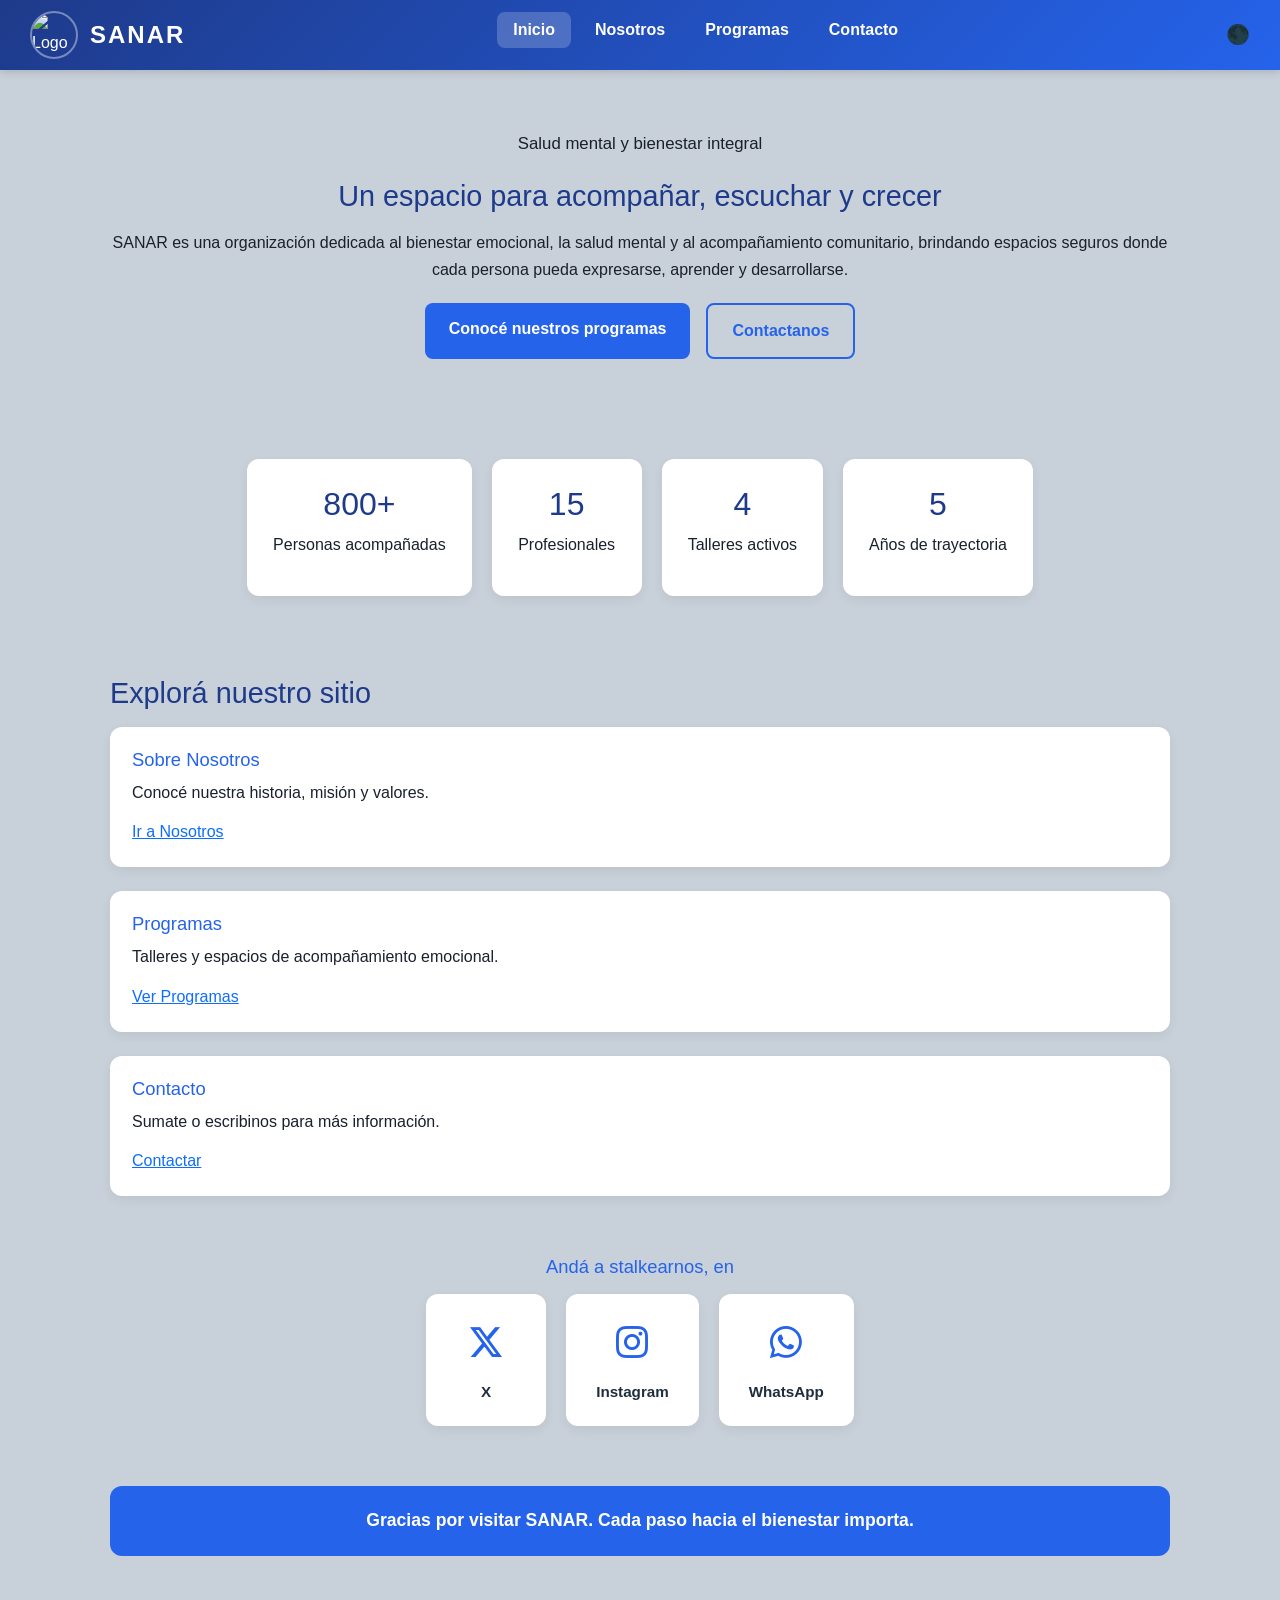
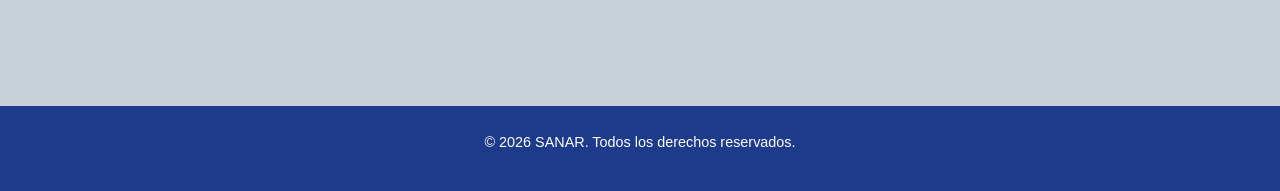
==== commit eaf48646: "Borre mensaje de bienvenida en index y contacto" ====
--- a/index.html
+++ b/index.html
@@ -43,14 +43,6 @@
         <button id="btnOscuro" onclick="toggleOscuro()">🌑</button>
 
     </header>
-
- <!-- JAVA/MENSAJE DE BIENVENIDA -->
-    <p id="bienvenida"
-      style="display:none; position: fixed; top: 20px; left: 50%; transform: translateX(-50%); z-index: 2000; 
-      max-width: 320px; background-color: #f97316; color: white; padding: 12px 20px; 
-      border-radius: 8px; font-size: 0.95rem; font-weight: 600; box-shadow: 0 4px 12px rgba(0,0,0,0.25); text-align: center;">
-      ¡Bienvenido a SANAR! Estamos para ayudarte Titan de Titanes🐐.
-</p>
 
 <main>
 
--- a/style.css
+++ b/style.css
@@ -276,7 +276,229 @@
     font-size: 2rem;
     color: var(--color-primario);
 }
-
+/*==================================
+  SOBRE NOSOTROS - NACE/ PORQUE
+=================================*/
+.nace-SANAR .col-md-6:first-child{
+    text-align: center !important;
+    display: flex;
+    flex-direction: column;
+    justify-content: center !important; 
+}
+.nace-SANAR .card-text{
+    font-weight: bold;
+}
+.nace-SANAR .card-title{
+    font-weight: 800;
+    margin-bottom: 25px;
+}
+.nace-SANAR .card-body{
+    text-align: center;
+}
+.por-que-SANAR .col-md-6:first-child {
+    text-align: center;
+    display: flex;
+    flex-direction: column;
+    justify-content: center;
+}
+.imagen-sanar {
+    max-width: 70%;
+    height: auto;
+    display: block;
+    margin: 0 auto;
+    border-radius: 10px;
+}
+.por-que-SANAR .card-text{
+    font-weight: bold;
+}
+.por-que-SANAR .card-title{
+    font-weight: 800;
+    margin-bottom: 25px;
+}
+/*==============================
+  SOBRE NOSOTROS - MISION/VISION
+==============================*/
+.contenedor-mision-vision .row {
+    display: flex;
+    align-items: stretch;
+}
+.contenedor-mision-vision .card-title{
+    text-align: center;
+    font-weight: 800;
+    margin-bottom: 20px;
+    color: var(--color-primario);
+}
+.contenedor-mision-vision .card {
+    background-color: #9ce0db;
+    border: 1px solid #1e3a8a;
+    border-radius: var(--radio);
+    height: 100%;
+    display: flex;
+    flex-direction: column;
+}
+.contenedor-mision-vision .card-body{
+    padding: 2rem;
+}
+/*================================
+ A QUIEN VA DIRIGIDO - LISTAS
+ ===============================*/
+ .seccion-listas {
+    margin-bottom: 40px;
+}
+
+.titulo-lista {
+    color: var(--color-primario);
+    font-weight: 800;
+    margin-bottom: 25px;
+    font-size: 1.5rem;
+}
+
+.lista-dirigido{
+    list-style: none; /* Quitamos los puntos negros*/
+    padding-left: 0;
+}
+
+.lista-dirigido li {
+    padding: 12px 0;
+    padding-left: 10px;
+    border-left: 3px solid var(--color-secundario); /* Línea delgada lateral */
+    margin-bottom: 10px;
+    transition: all 0.3s ease;
+    color: var(--color-texto);
+}
+/*===============================
+  SOBRE NOSOTROS - ALIADOS
+===============================*/
+.contenedor-logos {
+    display: flex;
+    flex-wrap: wrap; /* Para que bajen de renglón si la pantalla es chica */
+    justify-content: center; /* Centra los logos en la página */
+    gap: 30px; /* Espacio entre círculos */
+    padding: 20px;
+}
+
+.logo-item {
+    width: 120px; /* Tamaño del círculo */
+    height: 120px;
+    border-radius: 50%; /* Esto hace el círculo */
+    overflow: hidden; /* Recorta la imagen para que no se salga del círculo */
+    border: 1px solid; /* Un borde sutil para que resalte */
+    background-color: white;
+    display: flex;
+    align-items: center;
+    justify-content: center;
+    transition: transform 0.3s ease;
+}
+
+.logo-item img {
+    width: 80%; /* Ajusta el tamaño de la imagen dentro del círculo */
+    height: auto;
+}
+
+.logo-item:hover {
+    transform: scale(1.1); /* Efecto zoom al pasar el mouse */
+    border-color: #004D61;
+}
+/*================================
+SOBRE NOSOTROS - PERFILES
+================================*/
+.perfil-card {
+    padding: 20px;
+    transition: transform 0.3s ease;
+}
+
+.foto-perfil {
+    width: 150px;
+    height: 150px;
+    margin: 0 auto 20px auto; /* Centra el círculo */
+    border-radius: 50%;
+    overflow: hidden;
+    border: 3px solid ; /* borde  */
+}
+
+.foto-perfil img {
+    width: 100%;
+    height: 100%;
+    object-fit: cover; /* Evita que la foto se deforme */
+}
+
+.nombre {
+    color:var(--color-primario) ;
+    font-weight: 800;
+    margin-bottom: 5px;
+}
+
+.carrera {
+    color: #555; /*color elegido unicamente para los perfiles*/
+    font-style: italic;
+    font-size: 0.9rem;
+    margin-bottom: 10px;
+}
+
+.descripcion {
+    font-size: 0.95rem;
+    line-height: 1.4;
+    color: #666; /* color elegido unicamente para los perfiles*/
+}
+
+/* Efecto al pasar el mouse */
+.perfil-card:hover .foto-perfil {
+    border-color: #004D61;
+    transform: scale(1.05);
+}
+/*=================================
+  PROXIMAMENTE - TALLERES/PROGRAMAS
+=================================*/  
+.card {
+ background-color:#9ce0db ;
+ border: 1px solid;
+ border-radius: var(--radio) ;
+ 
+}
+.card-body{
+ padding: 2rem;
+ ;
+
+}
+.btn-inscripcion {
+ background-color:var(--color-secundario);
+ color: #ffffff;
+ border: none;
+ padding: 12px 20px;
+ font-weight: bold;
+ transition: all 0,3s ease;
+ margin-top: 20px;
+ 
+}
+.btn-inscripcion:hover{
+    background-color: var(--color-primario);
+    color: white;
+}
+.proximos-talleres{
+    display: grid; grid-template-columns: repeat(3, 1fr);
+    gap: 15px;
+    padding: 20p;
+    text-align: center;
+    margin-bottom: 60px;
+    margin-top: 30px;
+}
+.proximo-taller{
+   background-color: #9ce0db; 
+    border: 1px solid;
+    border-radius: var(--radio);
+    padding: 20px;
+    
+    text-align: center;
+    transition: transform 0.3s ease;
+    max-width: 300px;
+    min-width: 100px;
+    display: flex;flex-direction: column;justify-content: center;
+}
+.proximo-taller h3{
+    font-size: 1.2rem;
+    margin: 0;
+    color: var(--color-primario);
+}
 /* =========================
    ANIMACION HOVER TARJETAS
 ========================= */
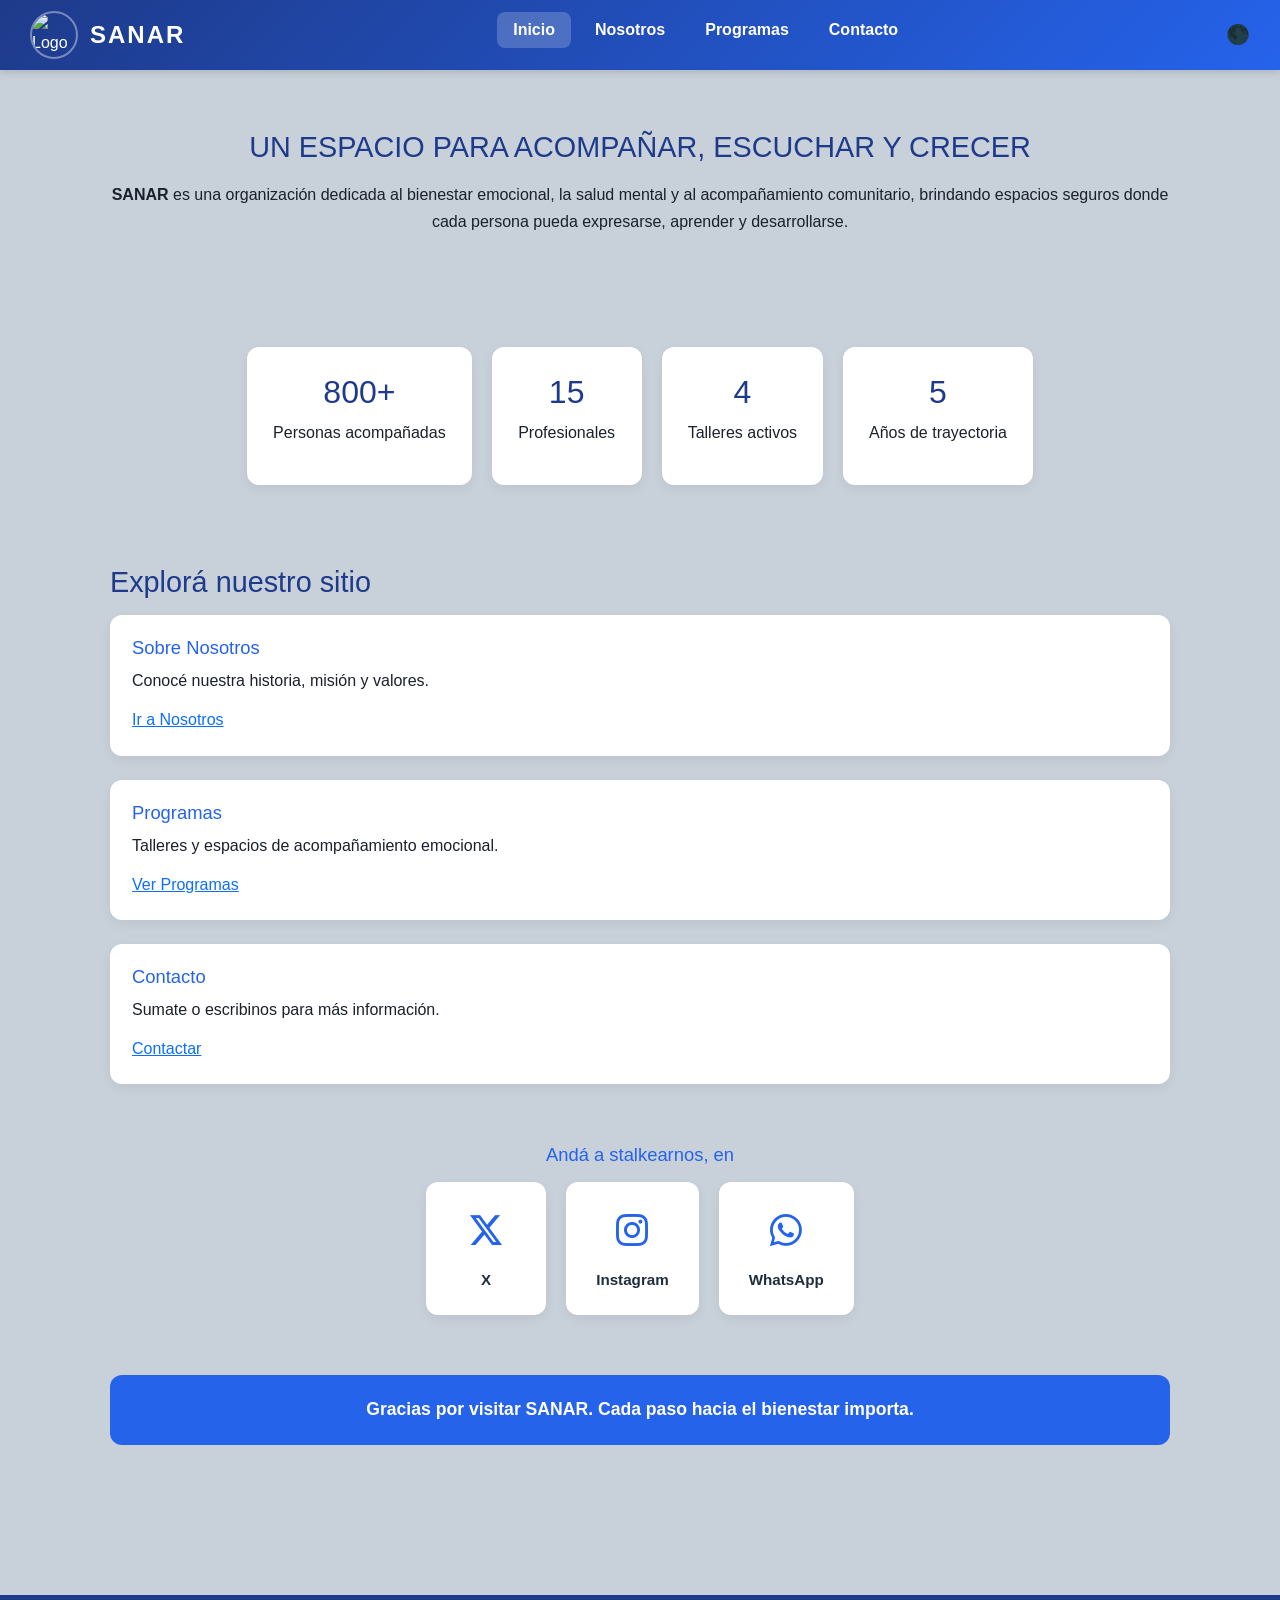
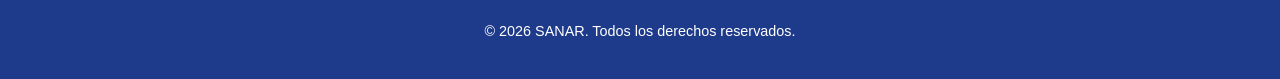
==== commit 7c1c05a3: "ultima modificacion de contacto index y css" ====
--- a/index.html
+++ b/index.html
@@ -49,18 +49,12 @@
  <!-- HERO -->
 
     <section class="hero-index">
-        <p class="subtitulo-hero">Salud mental y bienestar integral</p>
-        <h2>Un espacio para acompañar, escuchar y crecer</h2>
+        <h2>UN ESPACIO PARA ACOMPAÑAR, ESCUCHAR Y CRECER</h2>
         <p>
-             SANAR es una organización dedicada al bienestar emocional,
+            <strong>SANAR</strong> es una organización dedicada al bienestar emocional,
             la salud mental y al acompañamiento comunitario, brindando espacios
             seguros donde cada persona pueda expresarse, aprender y desarrollarse.
         </p>
- 
-        <div class="hero-botones-index">
-            <a href="programas.html" class="btn-principal-index">Conocé nuestros programas</a>
-            <a href="contacto.html" class="btn-secundario-index">Contactanos</a>
-        </div>
     </section>
 
  <!-- ESTADISTICAS -->
@@ -143,7 +137,7 @@
             <span>X</span>
         </a>
 
-        <a href="#" class="red-card" target="_blank" data-bs-toggle="tooltip" data-bs-placement="top" title="Seguinos en IG :_aggust">
+        <a href="#" class="red-card" target="_blank" data-bs-toggle="tooltip" data-bs-placement="top" title="Seguinos en Instagram _aggust">
             <i class="bi bi-instagram"></i>
             <span>Instagram</span>
         </a>
@@ -188,17 +182,6 @@
   
     <script src="js/main.js"></script>
 
- <!-- JAVA/SCRIPT MENSAJE DE BIENVENIDA -->
-    <script>
-        window.addEventListener('load', () => {
-           const bienvenida = document.getElementById('bienvenida')
-           bienvenida.style.display = 'block'
-           setTimeout(() => {
-            bienvenida.style.display = 'none'
-          }, 4000)
-       })
-    </script>
-
 </body>
 
 </html>
--- a/style.css
+++ b/style.css
@@ -129,13 +129,6 @@
     background-color: rgba(255, 255, 255, 0.2);
 }
 
-.subtitulo-hero {
-    text-align: center;
-    color: var(--color-parrafo);
-    font-size: 1.05rem;
-    margin-bottom: 20px;
-}
-
 /* JAVA/MODO OSCURO/BOTON */
 #btnOscuro {
     background: none;
@@ -213,43 +206,6 @@
     padding: 20px 0 40px;
 }
 
-.hero-botones-index {
-    display: flex;
-    justify-content: center;
-    gap: 16px;
-    margin-top: 20px;
-    flex-wrap: wrap;
-}
-
-.btn-principal-index,
-.btn-secundario-index {
-    display: inline-block;
-    padding: 12px 24px;
-    border-radius: 8px;
-    font-weight: 600;
-    text-decoration: none;
-    transition: background-color var(--transicion), color var(--transicion);
-}
-
-.btn-principal-index {
-    background-color: var(--color-secundario);
-    color: var(--color-blanco);
-}
-
-.btn-principal-index:hover {
-    background-color: var(--color-primario);
-}
-
-.btn-secundario-index {
-    background-color: transparent;
-    color: var(--color-secundario);
-    border: 2px solid var(--color-secundario);
-}
-
-.btn-secundario-index:hover {
-    background-color: var(--color-secundario);
-    color: var(--color-blanco);
-}
 
 /* =========================
    ESTADISTICAS - INDEX
